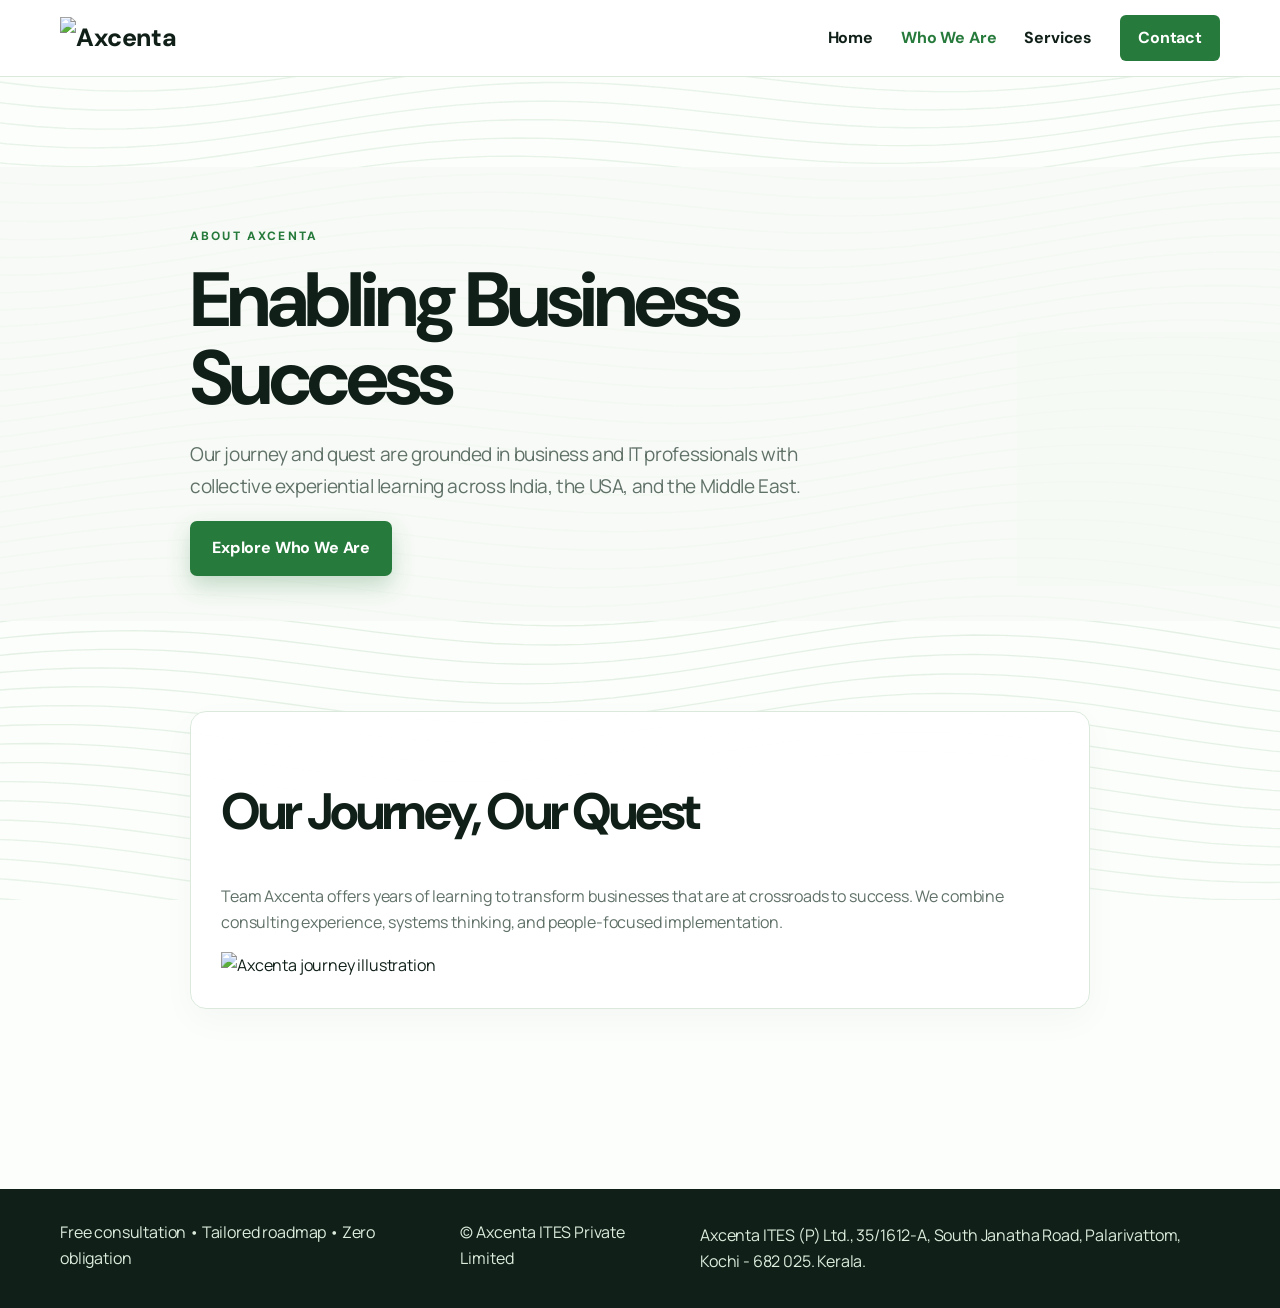
==== about.html @ 6ce82f0c "Add Axcenta customer preview website" ====
<!doctype html><html lang="en"><head><meta charset="utf-8"><meta name="viewport" content="width=device-width,initial-scale=1"><title>About | Axcenta</title><link rel="stylesheet" href="styles.css"></head><body><header class="site-header"><div class="container nav-wrap"><a class="brand" href="index.html"><span class="brand-mark">X</span>axcenta</a><button class="nav-toggle">☰</button><nav><a href="index.html">Home</a><a class="active" href="wwa.html">Who We Are</a><a href="services.html">Services</a><a class="nav-cta" href="contact.html">Contact</a></nav></div></header><main class="page"><section class="hero compact"><div class="container narrow"><p class="eyebrow">ABOUT AXCENTA</p><h1>Enabling Business Success</h1><p class="lead">Our journey and quest are grounded in business and IT professionals with collective experiential learning across India, the USA, and the Middle East.</p><a class="btn primary" href="wwa.html">Explore Who We Are</a></div></section><section class="section"><div class="container narrow panel"><h2>Our Journey, Our Quest</h2><p>Team Axcenta offers years of learning to transform businesses that are at crossroads to success. We combine consulting experience, systems thinking, and people-focused implementation.</p><img class="wide-image" src="https://www.axcenta.com/files/interconnected.jfif" alt="Axcenta journey illustration"></div></section></main><footer><div class="container footer-grid"><span>Free consultation • Tailored roadmap • Zero obligation</span><span>© Axcenta ITES Private Limited</span></div></footer><script src="script.js"></script></body></html>
---- styles.css ----
:root{--green:#267a3b;--green2:#8dcc72;--ink:#102018;--muted:#607168;--cream:#f6faf5;--line:#dbe9dc}*{box-sizing:border-box}html{scroll-behavior:smooth}body{margin:0;color:var(--ink);font-family:Inter,ui-sans-serif,system-ui,-apple-system,"Segoe UI",sans-serif;line-height:1.65;background:#fff}.container{width:min(1160px,calc(100% - 40px));margin:auto}.site-header{position:sticky;top:0;z-index:20;background:#fffffff2;border-bottom:1px solid var(--line);backdrop-filter:blur(14px)}.nav-wrap{min-height:76px;display:flex;align-items:center;justify-content:space-between}.brand{display:flex;gap:10px;align-items:center;color:var(--ink);font-size:25px;font-weight:800;text-decoration:none}.brand-mark{display:grid;place-items:center;width:35px;height:35px;border-radius:12px 4px 12px 4px;background:var(--green);color:#fff}.site-header nav{display:flex;gap:28px;align-items:center}.site-header nav a{color:var(--ink);font-weight:700;text-decoration:none}.site-header nav a:hover,.site-header nav a.active{color:var(--green)}.nav-cta,.btn.primary{background:var(--green);color:#fff!important}.nav-cta{padding:10px 18px;border-radius:6px}.nav-toggle{display:none;border:0;background:none;font-size:25px}.hero,.page{position:relative;overflow:hidden}.hero:before,.page:before{content:"";position:absolute;inset:0;pointer-events:none;opacity:.7;background:radial-gradient(ellipse at 12% 30%,#bfe7ae55,transparent 28%),radial-gradient(ellipse at 85% 65%,#d7f0c855,transparent 30%);animation:drift 14s ease-in-out infinite alternate}.hero:after,.page:after{content:"";position:absolute;left:-10%;right:-10%;bottom:8%;height:170px;pointer-events:none;opacity:.24;background:repeating-radial-gradient(ellipse at 50% 100%,transparent 0 20px,#76b866 21px 23px,transparent 24px 48px);transform:rotate(-4deg);animation:wave 18s linear infinite}.hero>* ,.page>*{position:relative;z-index:1}@keyframes drift{to{transform:translate3d(2%, -2%,0) scale(1.04)}}@keyframes wave{to{transform:translateX(8%) rotate(-4deg)}}.hero{padding:115px 0 100px;background:var(--cream)}.hero-grid,.story-grid{display:grid;grid-template-columns:1.05fr .95fr;gap:70px;align-items:center}.eyebrow{margin:0 0 14px;color:var(--green);font-size:12px;font-weight:800;letter-spacing:.18em}.hero h1,.page h1{max-width:800px;margin:0 0 22px;font-size:clamp(42px,6vw,78px);line-height:1.02;letter-spacing:-.055em}.lead{max-width:680px;color:var(--muted);font-size:19px}.actions{display:flex;flex-wrap:wrap;gap:12px;margin-top:28px}.btn{display:inline-block;padding:14px 22px;border-radius:7px;font-weight:800;text-decoration:none}.btn.secondary{border:1px solid var(--line);color:var(--ink);background:#fff}.visual{padding:35px;border-radius:24px;background:#fff;box-shadow:0 24px 70px #10201818}.visual img{display:block;width:100%;max-width:390px;margin:auto}.section,.story,.page{padding:90px 0}.section h2,.story h2,.cta h2{font-size:clamp(32px,4vw,52px);line-height:1.1;letter-spacing:-.04em}.narrow{max-width:900px}.compact{padding-top:60px;padding-bottom:45px}.cards{display:grid;grid-template-columns:repeat(3,1fr);gap:20px}.cards article,.panel{padding:30px;border:1px solid var(--line);border-radius:16px;background:#fff;box-shadow:0 12px 35px #10201808}.cards img{width:72px;height:72px;object-fit:contain}.cards h3{margin:0 0 10px;font-size:21px}.cards p,.panel p,.team-grid p{color:var(--muted)}.story{background:var(--cream)}.cta{padding:85px 0;background:var(--green);color:#fff}.cta p{color:#e7f5e4}.steps{display:grid;gap:16px;counter-reset:step}.steps article{position:relative;padding:23px 25px 23px 70px;border-left:4px solid var(--green);background:var(--cream);border-radius:9px}.steps article:before{counter-increment:step;content:counter(step);position:absolute;left:20px;color:var(--green);font-weight:800;font-size:22px}.timeline{display:grid;grid-template-columns:repeat(5,1fr);gap:0;list-style:none;padding:45px 0 20px;position:relative}.timeline:before{content:"";position:absolute;left:4%;right:4%;top:105px;height:3px;background:linear-gradient(90deg,var(--green),var(--green2),var(--green));border-radius:99px}.timeline li{position:relative;z-index:1;text-align:center}.timeline li:before{content:"";display:block;width:72px;height:72px;margin:20px auto 38px;border:7px solid #fff;border-radius:50%;background:var(--green);box-shadow:0 0 0 2px var(--green2),0 10px 22px #267a3b33}.timeline li:nth-child(2):before{width:94px;height:94px;margin-top:9px}.timeline li:nth-child(4):before{width:86px;height:86px;margin-top:13px}.timeline li:nth-child(3):before{width:112px;height:112px;margin-top:0}.timeline strong{display:block;font-size:22px}.timeline span{display:block;color:var(--muted);font-size:13px}.timeline-note{margin-top:16px;color:var(--muted);font-weight:700;text-align:center}.team-section{margin-top:30px}.team-grid{display:grid;grid-template-columns:repeat(5,1fr);gap:16px}.team-grid article{text-align:center}.team-grid img{width:100%;aspect-ratio:1;object-fit:cover;border-radius:14px}.team-grid h3{margin:10px 0 2px;font-size:16px}.team-grid b{font-size:13px}.form-wrap{max-width:900px}.form-grid{display:grid;grid-template-columns:1fr 1fr;gap:20px}.form-grid label,form>label{display:grid;gap:7px;margin-bottom:18px;font-weight:700}.form-grid input,.form-grid select,.form-grid textarea,form>label select,form>label textarea{width:100%;padding:14px;border:1px solid var(--line);border-radius:8px;background:#fff;font:inherit}.form-grid textarea,form>label textarea{min-height:150px}.form-message{color:var(--green);font-weight:800}footer{padding:30px 0;background:var(--ink);color:#dcebdc}.footer-grid{display:flex;justify-content:space-between;gap:30px}.footer-grid p{margin:3px 0}@media(max-width:800px){.hero-grid,.story-grid,.cards,.form-grid{grid-template-columns:1fr;gap:35px}.team-grid{grid-template-columns:repeat(2,1fr)}.timeline{grid-template-columns:1fr;gap:18px}.timeline:before{left:30px;right:auto;top:30px;bottom:30px;width:3px;height:auto}.timeline li{text-align:left;padding-left:80px;min-height:80px}.timeline li:before,.timeline li:nth-child(2):before,.timeline li:nth-child(3):before,.timeline li:nth-child(4):before{position:absolute;left:0;top:0;width:58px;height:58px;margin:0}.nav-toggle{display:block}.site-header nav{display:none;position:absolute;top:76px;left:0;right:0;padding:18px 20px;background:#fff;flex-direction:column;align-items:stretch}.site-header nav.open{display:flex}.footer-grid{display:block}.hero{padding:75px 0}.hero:after,.page:after{opacity:.12}}
/* refinement pass */
body{background:#fbfefb}
.section,.story,.page{position:relative;isolation:isolate}
.section:before,.story:before,.page:before{content:"";position:absolute;z-index:-1;inset:0;pointer-events:none;opacity:.28;background:radial-gradient(circle at 12% 22%,transparent 0 54px,#86c96a 55px 57px,transparent 58px 94px,#b9dfa8 95px 97px,transparent 98px),radial-gradient(circle at 88% 72%,transparent 0 76px,#86c96a 77px 79px,transparent 80px 125px,#b9dfa8 126px 128px,transparent 129px);background-size:620px 480px,760px 600px;animation:full-rings 28s linear infinite}
.section:after,.story:after,.page:after{content:"";position:absolute;z-index:-1;inset:0;pointer-events:none;opacity:.2;background:radial-gradient(ellipse at 50% 50%,transparent 0 44%,#86c96a 44.2% 44.5%,transparent 44.8% 52%,#b9dfa8 52.2% 52.5%,transparent 52.8%);background-size:720px 360px;animation:full-rings 36s linear infinite reverse}
@keyframes full-rings{0%{background-position:0 0,100% 100%;transform:translate3d(0,0,0) rotate(0deg)}50%{background-position:35px 20px,calc(100% - 25px) calc(100% - 20px);transform:translate3d(0,-8px,0) rotate(1deg)}100%{background-position:70px 0,calc(100% - 50px) 100%;transform:translate3d(0,0,0) rotate(0deg)}}
.cta{background:linear-gradient(135deg,#1f7135,#318b49);position:relative;overflow:hidden}
.cta:after{content:"";position:absolute;inset:-30%;pointer-events:none;opacity:.18;background:radial-gradient(circle,transparent 0 90px,#d2f2c3 91px 94px,transparent 95px 150px);background-size:360px 300px;animation:full-rings 24s linear infinite}
.cta .container{position:relative;z-index:1}.cta .btn.light{display:inline-block;background:#fff;color:#1f7135!important;border:2px solid #fff;box-shadow:0 10px 25px #0b35174d}.cta .btn.light:hover{background:#dff3d7;color:#174e28!important;transform:translateY(-2px)}
.btn.primary{box-shadow:0 10px 22px #267a3b40}.btn.primary:hover,.nav-cta:hover{background:#185e2c;transform:translateY(-2px)}.btn,.nav-cta{transition:transform .2s ease,background .2s ease,box-shadow .2s ease}.text-link{display:inline-block;margin-top:12px;padding:10px 0;color:var(--green);font-weight:800}.panel{position:relative;overflow:hidden}.panel h2{position:relative;z-index:1}.timeline{margin:35px -10px 0}.timeline li strong{color:var(--ink)}.timeline li span{max-width:160px;margin:auto}.timeline-note{font-size:15px}
/* unified contour-wave background */
body{position:relative;overflow-x:hidden}
body:before{content:"";position:fixed;z-index:-2;inset:0;pointer-events:none;opacity:.24;background:repeating-radial-gradient(ellipse 700px 330px at 76% 42%,transparent 0 24px,#9bcf8d 25px 27px,transparent 28px 51px);background-size:1400px 820px;background-position:58% 35%;animation:contour-drift 26s ease-in-out infinite alternate}
.section:before,.section:after,.story:before,.story:after,.page:before,.page:after{display:none}
.hero:before{background:none}
.hero:after{left:0;right:0;bottom:0;height:100%;opacity:.2;background:repeating-radial-gradient(ellipse 700px 330px at 76% 62%,transparent 0 24px,#9bcf8d 25px 27px,transparent 28px 51px);background-size:1400px 820px;animation:contour-drift 26s ease-in-out infinite alternate;transform:none}
@keyframes contour-drift{from{background-position:58% 35%;transform:translate3d(-12px,0,0)}to{background-position:62% 38%;transform:translate3d(12px,-8px,0)}}
.panel,.cards article,.visual{background:#ffffffee}
/* final background correction: one continuous contour field only */
.hero:after,.cta:after{display:none}
body:before{position:fixed;inset:0;opacity:.22;background:repeating-radial-gradient(ellipse 980px 470px at 88% 42%,transparent 0 25px,#9bcf8d 26px 28px,transparent 29px 55px);background-size:1960px 940px;background-position:calc(100% + 180px) 42%;animation:contour-field 30s ease-in-out infinite alternate}
@keyframes contour-field{from{background-position:calc(100% + 180px) 42%;transform:translateX(-8px)}to{background-position:calc(100% + 100px) 45%;transform:translateX(8px)}}
.hero{background-color:#f6faf5d9;background-image:none}
.story{background-color:#f6faf5d0}
.cta{background-color:#267a3b;background-image:repeating-radial-gradient(ellipse 980px 470px at 88% 42%,transparent 0 25px,#8fca82 26px 28px,transparent 29px 55px);background-size:1960px 940px;background-position:calc(100% + 180px) 42%;animation:cta-contour 30s ease-in-out infinite alternate}
@keyframes cta-contour{from{background-position:calc(100% + 180px) 42%}to{background-position:calc(100% + 100px) 45%}}
/* animated 3D sine/cosine wave surface */
.wave-canvas{position:fixed;inset:0;width:100vw;height:100vh;z-index:0;pointer-events:none;opacity:.58}
body>header,body>main,body>footer,body>.ax-v1{position:relative;z-index:1}
.hero:after,.cta:after{display:none!important}
body:before{display:none}
.hero,.story{background-color:#f6faf5d9;background-image:none}
.cta{background-color:#267a3bf2;background-image:none}
.wave-canvas{opacity:.9}
.timeline{position:relative;display:grid;grid-template-columns:repeat(5,1fr);gap:14px;margin:42px 0 18px;padding:28px 0 0;list-style:none}.timeline:before{content:"";position:absolute;left:7%;right:7%;top:0;height:2px;background:linear-gradient(90deg,#b8dfa6,var(--green),#b8dfa6)}.timeline li,.timeline li:nth-child(2),.timeline li:nth-child(3),.timeline li:nth-child(4){position:relative;margin:0;padding:25px 18px 22px;text-align:left;border:1px solid #dcebd9;border-radius:14px;background:linear-gradient(180deg,#fff,#f6fbf5);box-shadow:0 14px 28px #1d633014}.timeline li:before,.timeline li:nth-child(2):before,.timeline li:nth-child(3):before,.timeline li:nth-child(4):before{content:"";position:absolute;top:-40px;left:22px;width:20px;height:20px;margin:0;border:5px solid #fff;border-radius:50%;background:var(--green2);box-shadow:0 0 0 2px var(--green),0 4px 12px #267a3b33}.timeline li strong{display:block;margin-bottom:8px;color:var(--green);font-size:24px;letter-spacing:-.03em}.timeline li span{display:block;margin:0;max-width:none;color:var(--muted);font-size:13px;line-height:1.55}.timeline-note{margin-top:28px;padding-top:22px;border-top:1px solid var(--line);text-align:left}@media(max-width:800px){.timeline{grid-template-columns:1fr;gap:16px;padding:0 0 0 28px}.timeline:before{left:8px;right:auto;top:12px;bottom:12px;width:2px;height:auto}.timeline li,.timeline li:nth-child(2),.timeline li:nth-child(3),.timeline li:nth-child(4){padding:22px 18px}.timeline li:before,.timeline li:nth-child(2):before,.timeline li:nth-child(3):before,.timeline li:nth-child(4):before{top:25px;left:-39px}}
.timeline{display:grid;grid-template-columns:repeat(5,1fr);gap:0;list-style:none;padding:45px 0 20px;position:relative;margin:0}.timeline:before{content:"";position:absolute;left:4%;right:4%;top:105px;height:3px;background:linear-gradient(90deg,var(--green),var(--green2),var(--green));border-radius:99px}.timeline li,.timeline li:nth-child(2),.timeline li:nth-child(3),.timeline li:nth-child(4){position:relative;z-index:1;text-align:center;margin:0;padding:0;border:0;border-radius:0;background:transparent;box-shadow:none}.timeline li:before,.timeline li:nth-child(2):before,.timeline li:nth-child(3):before,.timeline li:nth-child(4):before{content:"";display:block;position:static;width:72px;height:72px;margin:20px auto 38px;border:7px solid #fff;border-radius:50%;background:var(--green);box-shadow:0 0 0 2px var(--green2),0 10px 22px #267a3b33}.timeline li:nth-child(2):before{width:94px;height:94px;margin-top:9px}.timeline li:nth-child(4):before{width:86px;height:86px;margin-top:13px}.timeline li:nth-child(3):before{width:112px;height:112px;margin-top:0}.timeline li strong{display:block;margin:0;color:var(--ink);font-size:22px}.timeline li span{display:block;max-width:170px;margin:4px auto 0;color:var(--muted);font-size:13px}.timeline-note{margin-top:16px;padding:0;border:0;text-align:center}@media(max-width:800px){.timeline{grid-template-columns:1fr;gap:18px}.timeline:before{left:30px;right:auto;top:30px;bottom:30px;width:3px;height:auto}.timeline li,.timeline li:nth-child(2),.timeline li:nth-child(3),.timeline li:nth-child(4){text-align:left;padding-left:80px;min-height:80px}.timeline li:before,.timeline li:nth-child(2):before,.timeline li:nth-child(3):before,.timeline li:nth-child(4):before{position:absolute;left:0;top:0;width:58px;height:58px;margin:0}}
.timeline-art{display:block;width:100%;height:auto;margin:38px auto 12px;border-radius:12px;object-fit:contain;box-shadow:0 18px 36px #10201812}.timeline[hidden]{display:none}
.timeline{display:grid;grid-template-columns:repeat(5,1fr);gap:0;position:relative;margin:52px 0 28px;padding:0 0 18px;list-style:none}.timeline:before{content:"";position:absolute;left:4%;right:4%;top:91px;height:3px;background:linear-gradient(90deg,#8fd1b0,#2f9c76,#8fd1b0);box-shadow:0 0 18px #3e9e7040}.timeline li,.timeline li:nth-child(2),.timeline li:nth-child(3),.timeline li:nth-child(4){position:relative;z-index:1;text-align:center;margin:0;padding:0;border:0;background:none;box-shadow:none}.timeline li:before,.timeline li:nth-child(2):before,.timeline li:nth-child(3):before,.timeline li:nth-child(4):before{content:"";display:grid;place-items:center;position:static;width:84px;height:84px;margin:48px auto 26px;border:8px solid #fff;border-radius:50%;background:linear-gradient(145deg,#4bc39a,#147b61);box-shadow:0 0 0 2px #75cda9,0 12px 25px #1d765033}.timeline li:nth-child(2):before{width:112px;height:112px;margin-top:34px;margin-bottom:12px;background:linear-gradient(145deg,#79d7ad,#218d70)}.timeline li:nth-child(3):before{width:138px;height:138px;margin-top:21px;margin-bottom:-2px;background:linear-gradient(145deg,#9ae5bd,#208d6e)}.timeline li:nth-child(4):before{width:100px;height:100px;margin-top:40px;margin-bottom:20px;background:linear-gradient(145deg,#62cfa3,#187d63)}.timeline li strong{display:block;color:var(--ink);font-size:22px;letter-spacing:-.04em}.timeline li span{display:block;max-width:180px;margin:5px auto 0;color:var(--muted);font-size:13px;line-height:1.5}.timeline-awards{display:flex;flex-wrap:wrap;justify-content:center;gap:10px;margin:8px auto 26px}.timeline-awards span{display:inline-flex;align-items:center;gap:8px;padding:9px 13px;border:1px solid #e1eee4;border-radius:999px;background:#fbfefb;color:#547060;font-size:12px;font-weight:700;box-shadow:0 5px 16px #1d63300d}.timeline-awards i{display:grid;place-items:center;width:20px;height:20px;border-radius:50%;background:#d4a62e;color:#fff;font-style:normal}.timeline-note{margin-top:14px;padding-top:20px;border-top:1px solid var(--line);text-align:center}@media(max-width:800px){.timeline{grid-template-columns:1fr;gap:20px;padding-left:34px}.timeline:before{left:13px;right:auto;top:42px;bottom:42px;width:3px;height:auto}.timeline li,.timeline li:nth-child(2),.timeline li:nth-child(3),.timeline li:nth-child(4){display:grid;grid-template-columns:90px 1fr;align-items:center;text-align:left}.timeline li:before,.timeline li:nth-child(2):before,.timeline li:nth-child(3):before,.timeline li:nth-child(4):before{grid-row:1;width:70px;height:70px;margin:0}.timeline li:nth-child(2):before,.timeline li:nth-child(3):before,.timeline li:nth-child(4):before{width:70px;height:70px;margin:0}.timeline li strong,.timeline li span{grid-column:2;margin-left:12px}.timeline-awards{justify-content:flex-start}}
.hero-visual{min-height:430px;padding:0;overflow:hidden;background:linear-gradient(145deg,#fff,#edf8ee);border:1px solid #e1eee2;box-shadow:0 28px 70px #1c6f3d1f}.hero-visual img{width:100%;max-width:none;height:430px;object-fit:cover;object-position:center center}.hero-grid{align-items:center}
@media(max-width:800px){.hero-visual{min-height:300px}.hero-visual img{height:300px}}
.story .visual{padding:0;background:transparent;box-shadow:none;border:0;border-radius:0}.story .visual img{max-width:none;width:100%;border-radius:20px;box-shadow:0 22px 48px #1c6f3d1c}
.card-icon{display:block;width:76px;height:76px;margin:0 0 22px}.card-icon svg{display:block;width:100%;height:100%}.cards article .card-icon{filter:drop-shadow(0 8px 12px #267a3b18)}
body{font-family:"Manrope","Avenir Next","Segoe UI",sans-serif;letter-spacing:-.01em}.site-header nav,.brand,.btn,.eyebrow,.hero h1,.page h1,.section h2,.story h2,.cta h2,.cards h3,.team-grid h3,.timeline strong{font-family:"DM Sans","Manrope","Segoe UI",sans-serif}.hero h1,.page h1,.section h2,.story h2,.cta h2{font-weight:700;letter-spacing:-.055em}.lead{letter-spacing:-.02em}
.official-logo{display:block;width:158px;height:auto;max-height:48px;object-fit:contain;object-position:left center}.brand{min-width:158px}.brand-mark{display:none}
.footer-address{max-width:520px;margin:3px 0;color:#dcebdc}.footer-grid{align-items:flex-start}
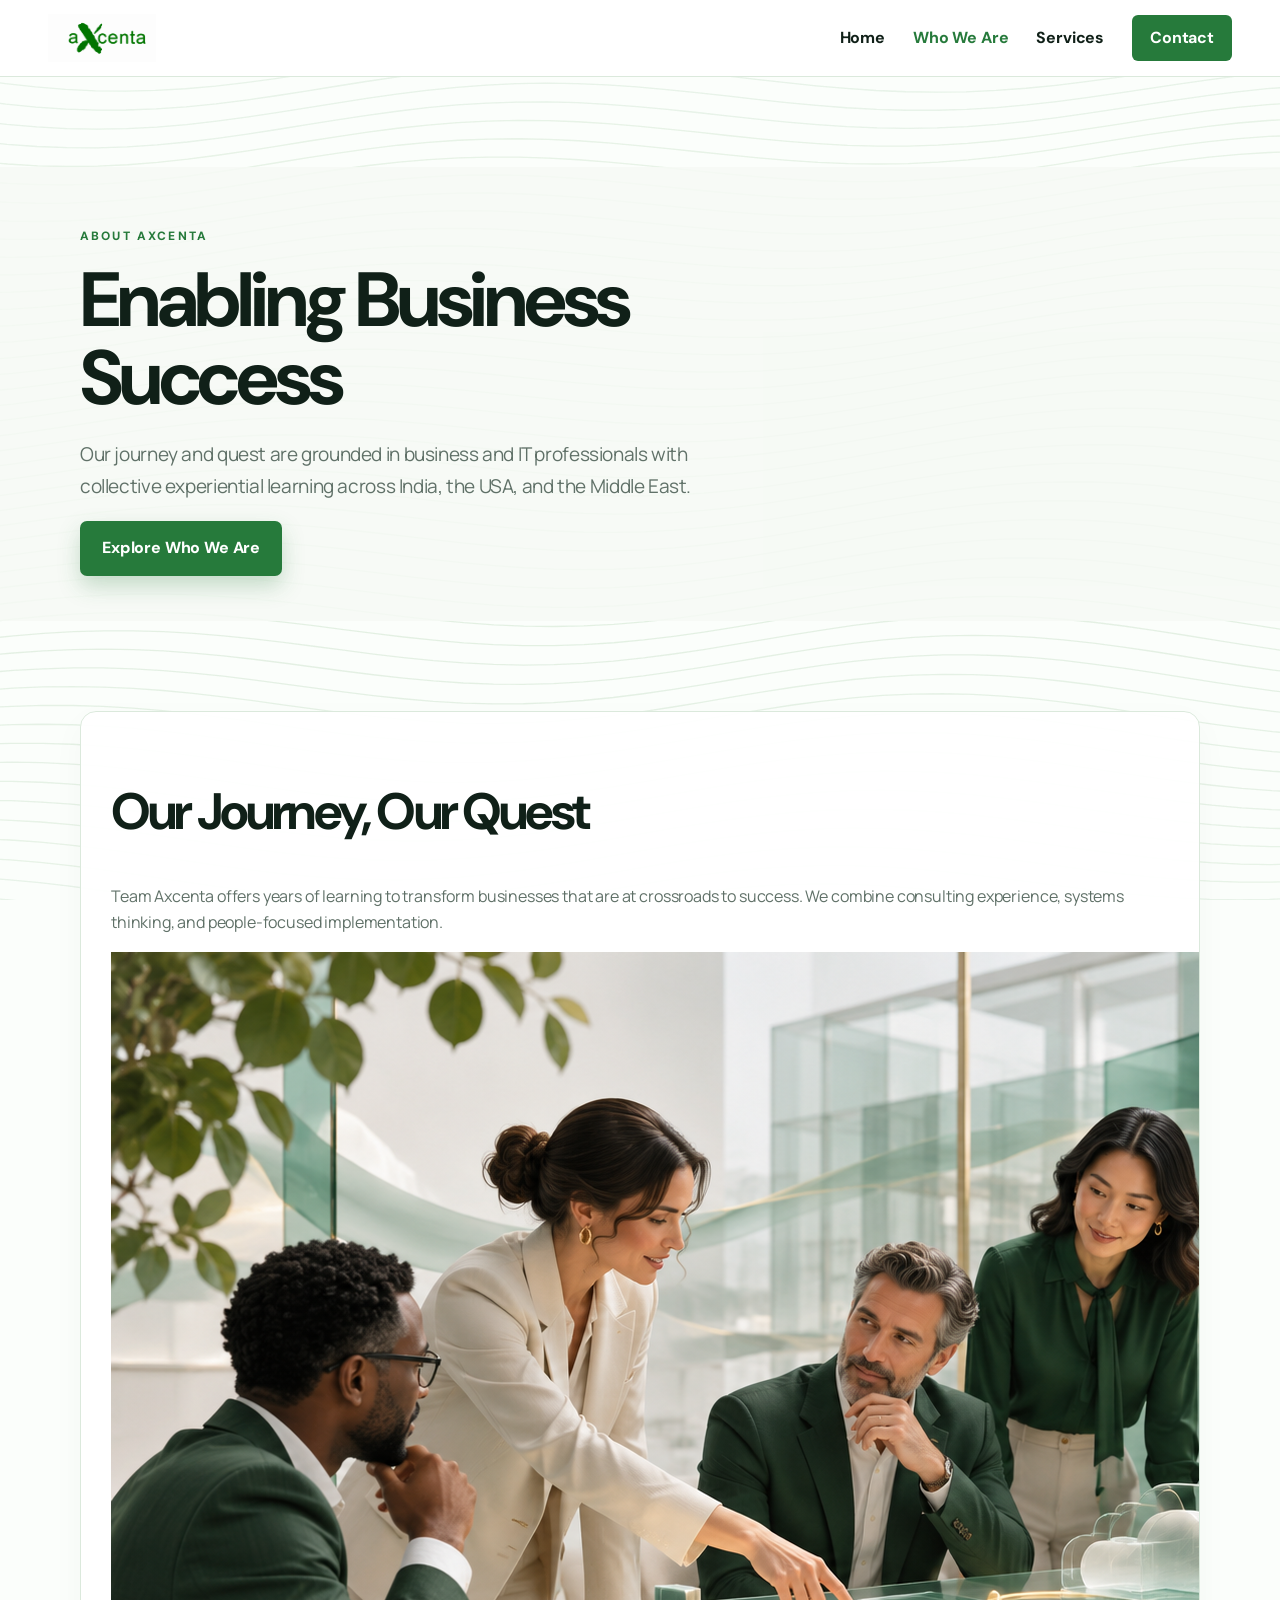
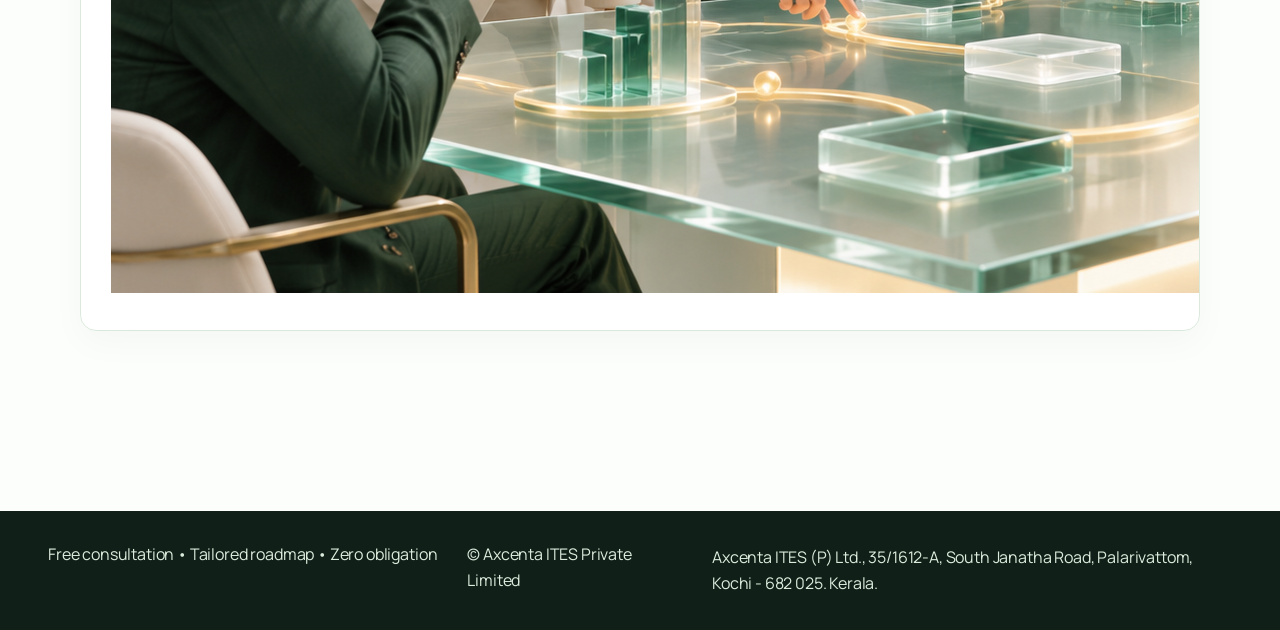
==== commit 7a7ae1aa: "Refresh layout stylesheet cache" ====
--- a/about.html
+++ b/about.html
@@ -1 +1 @@
-<!doctype html><html lang="en"><head><meta charset="utf-8"><meta name="viewport" content="width=device-width,initial-scale=1"><title>About | Axcenta</title><link rel="stylesheet" href="styles.css"></head><body><header class="site-header"><div class="container nav-wrap"><a class="brand" href="index.html"><span class="brand-mark">X</span>axcenta</a><button class="nav-toggle">☰</button><nav><a href="index.html">Home</a><a class="active" href="wwa.html">Who We Are</a><a href="services.html">Services</a><a class="nav-cta" href="contact.html">Contact</a></nav></div></header><main class="page"><section class="hero compact"><div class="container narrow"><p class="eyebrow">ABOUT AXCENTA</p><h1>Enabling Business Success</h1><p class="lead">Our journey and quest are grounded in business and IT professionals with collective experiential learning across India, the USA, and the Middle East.</p><a class="btn primary" href="wwa.html">Explore Who We Are</a></div></section><section class="section"><div class="container narrow panel"><h2>Our Journey, Our Quest</h2><p>Team Axcenta offers years of learning to transform businesses that are at crossroads to success. We combine consulting experience, systems thinking, and people-focused implementation.</p><img class="wide-image" src="https://www.axcenta.com/files/interconnected.jfif" alt="Axcenta journey illustration"></div></section></main><footer><div class="container footer-grid"><span>Free consultation • Tailored roadmap • Zero obligation</span><span>© Axcenta ITES Private Limited</span></div></footer><script src="script.js"></script></body></html>
+<!doctype html><html lang="en"><head><meta charset="utf-8"><meta name="viewport" content="width=device-width,initial-scale=1"><title>About | Axcenta</title><link rel="stylesheet" href="styles.css?v=layout-6452755"></head><body><header class="site-header"><div class="container nav-wrap"><a class="brand" href="index.html"><span class="brand-mark">X</span>axcenta</a><button class="nav-toggle">☰</button><nav><a href="index.html">Home</a><a class="active" href="wwa.html">Who We Are</a><a href="services.html">Services</a><a class="nav-cta" href="contact.html">Contact</a></nav></div></header><main class="page"><section class="hero compact"><div class="container narrow"><p class="eyebrow">ABOUT AXCENTA</p><h1>Enabling Business Success</h1><p class="lead">Our journey and quest are grounded in business and IT professionals with collective experiential learning across India, the USA, and the Middle East.</p><a class="btn primary" href="wwa.html">Explore Who We Are</a></div></section><section class="section"><div class="container narrow panel"><h2>Our Journey, Our Quest</h2><p>Team Axcenta offers years of learning to transform businesses that are at crossroads to success. We combine consulting experience, systems thinking, and people-focused implementation.</p><img class="wide-image" src="https://www.axcenta.com/files/interconnected.jfif" alt="Axcenta journey illustration"></div></section></main><footer><div class="container footer-grid"><span>Free consultation • Tailored roadmap • Zero obligation</span><span>© Axcenta ITES Private Limited</span></div></footer><script src="script.js"></script></body></html>
--- a/styles.css
+++ b/styles.css
@@ -44,3 +44,13 @@
 body{font-family:"Manrope","Avenir Next","Segoe UI",sans-serif;letter-spacing:-.01em}.site-header nav,.brand,.btn,.eyebrow,.hero h1,.page h1,.section h2,.story h2,.cta h2,.cards h3,.team-grid h3,.timeline strong{font-family:"DM Sans","Manrope","Segoe UI",sans-serif}.hero h1,.page h1,.section h2,.story h2,.cta h2{font-weight:700;letter-spacing:-.055em}.lead{letter-spacing:-.02em}
 .official-logo{display:block;width:158px;height:auto;max-height:48px;object-fit:contain;object-position:left center}.brand{min-width:158px}.brand-mark{display:none}
 .footer-address{max-width:520px;margin:3px 0;color:#dcebdc}.footer-grid{align-items:flex-start}
+.footer-grid>span:first-child{white-space:nowrap}
+/* local layout pass: use the page width as a deliberate editorial canvas */
+.container{width:min(1380px,calc(100% - 96px))}
+.narrow{max-width:1120px}
+.hero-grid,.story-grid{gap:92px}
+.hero-grid{grid-template-columns:minmax(0,1fr) minmax(0,1fr)}
+.hero-grid .visual{justify-self:end;width:min(100%,620px)}
+.story-grid .visual{justify-self:start;width:min(100%,620px)}
+@media(max-width:800px){.container{width:calc(100% - 40px)}.narrow{max-width:none}.hero-grid,.story-grid{gap:35px}.hero-grid .visual,.story-grid .visual{width:100%}}
+
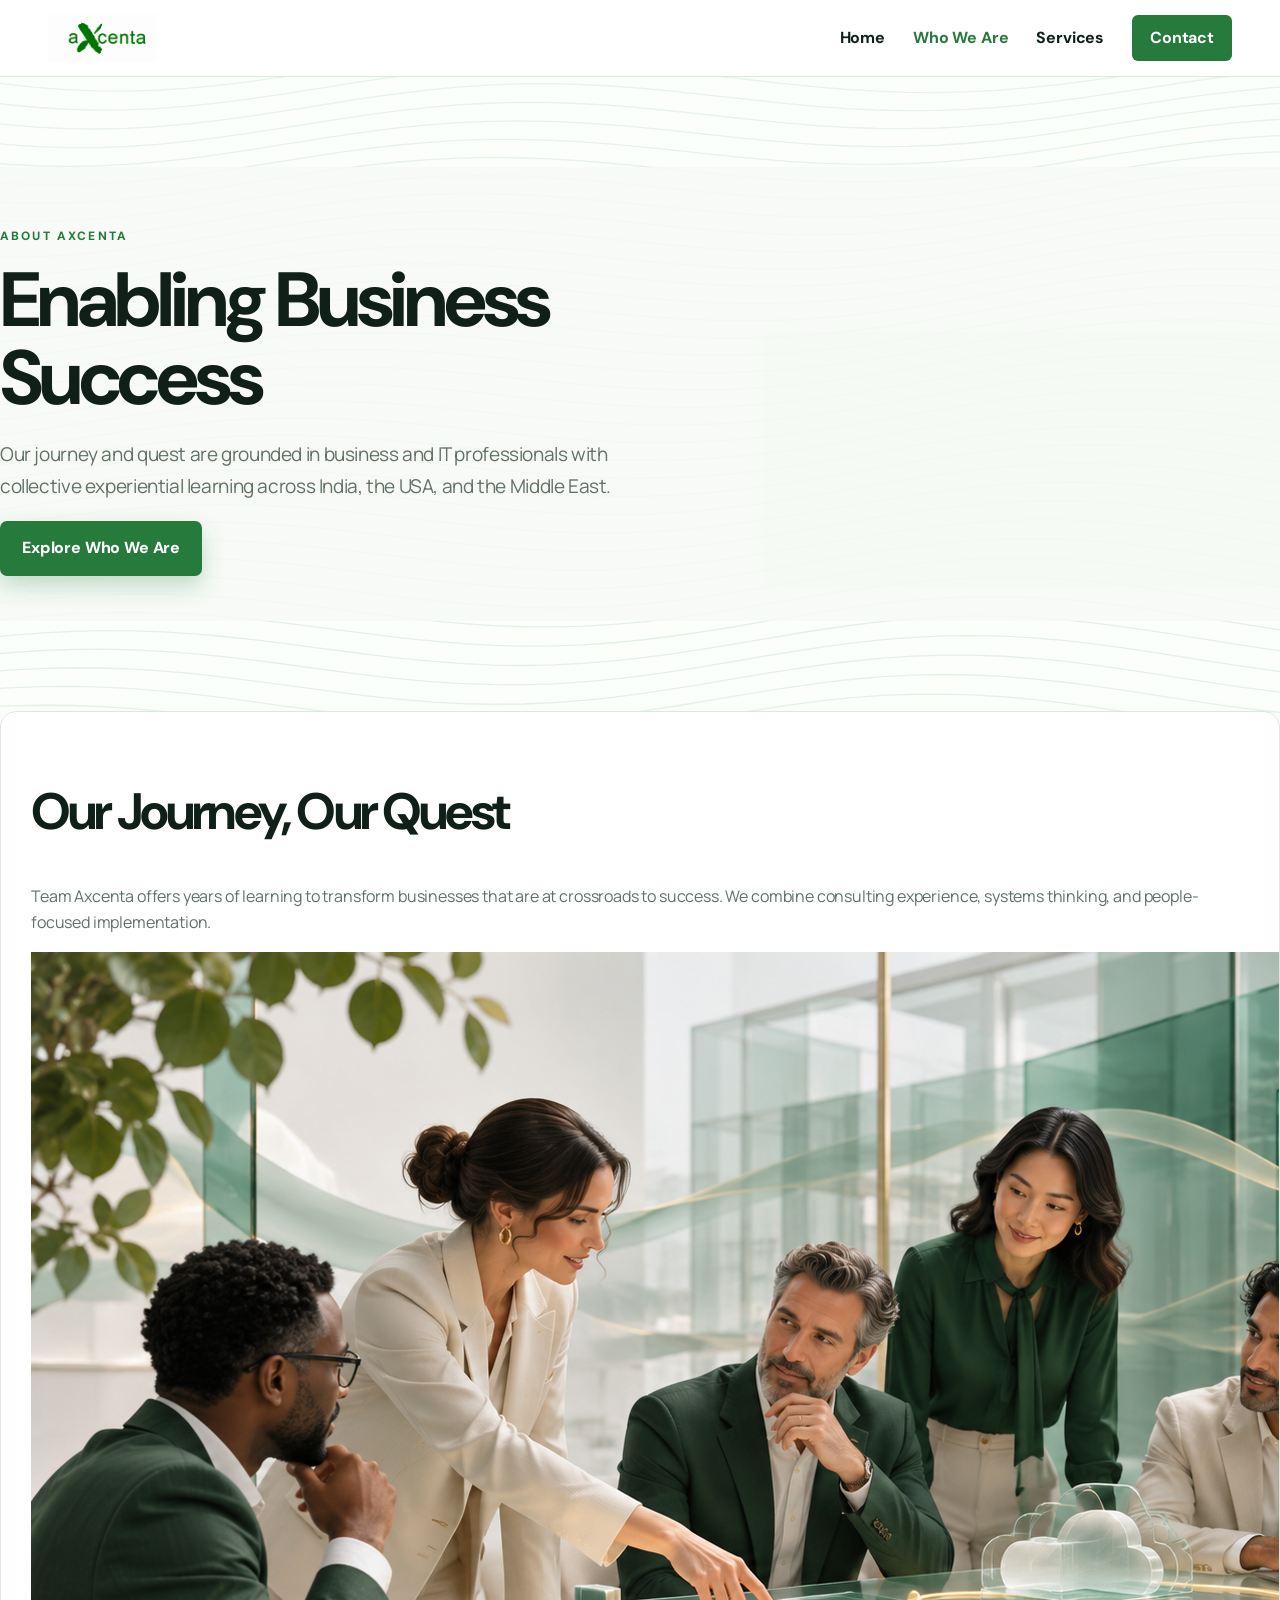
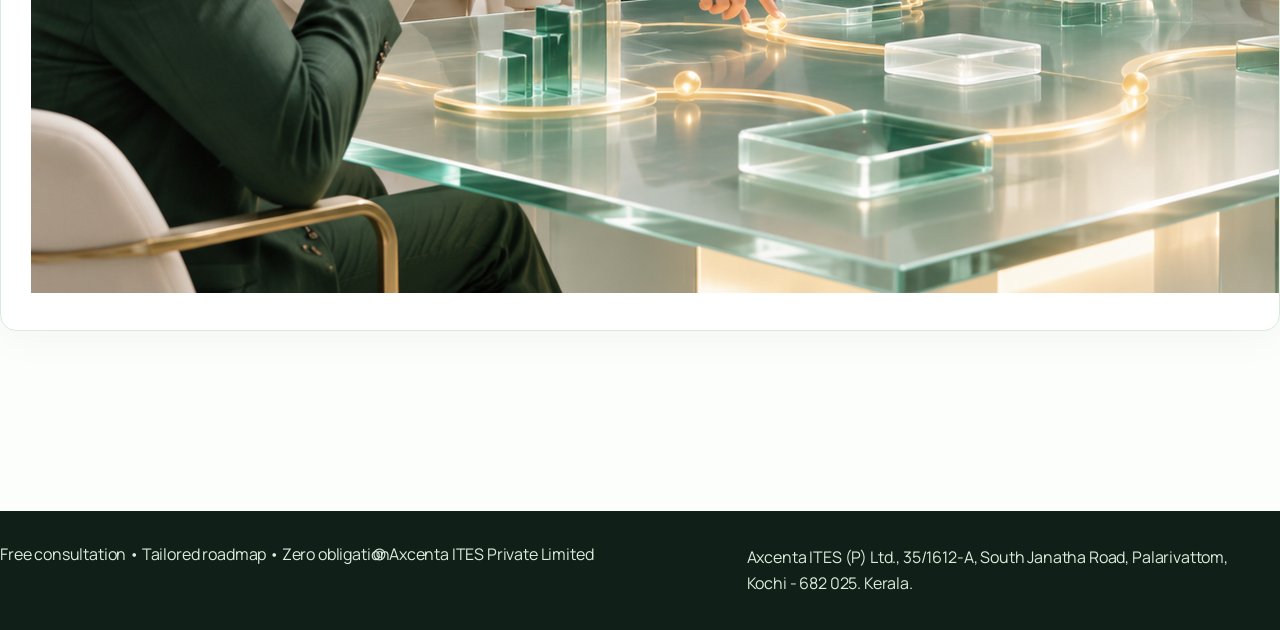
==== commit 7d6d5bf5: "Refresh preview stylesheet cache after site-wide alignment" ====
--- a/about.html
+++ b/about.html
@@ -1 +1 @@
-<!doctype html><html lang="en"><head><meta charset="utf-8"><meta name="viewport" content="width=device-width,initial-scale=1"><title>About | Axcenta</title><link rel="stylesheet" href="styles.css?v=layout-6452755"></head><body><header class="site-header"><div class="container nav-wrap"><a class="brand" href="index.html"><span class="brand-mark">X</span>axcenta</a><button class="nav-toggle">☰</button><nav><a href="index.html">Home</a><a class="active" href="wwa.html">Who We Are</a><a href="services.html">Services</a><a class="nav-cta" href="contact.html">Contact</a></nav></div></header><main class="page"><section class="hero compact"><div class="container narrow"><p class="eyebrow">ABOUT AXCENTA</p><h1>Enabling Business Success</h1><p class="lead">Our journey and quest are grounded in business and IT professionals with collective experiential learning across India, the USA, and the Middle East.</p><a class="btn primary" href="wwa.html">Explore Who We Are</a></div></section><section class="section"><div class="container narrow panel"><h2>Our Journey, Our Quest</h2><p>Team Axcenta offers years of learning to transform businesses that are at crossroads to success. We combine consulting experience, systems thinking, and people-focused implementation.</p><img class="wide-image" src="https://www.axcenta.com/files/interconnected.jfif" alt="Axcenta journey illustration"></div></section></main><footer><div class="container footer-grid"><span>Free consultation • Tailored roadmap • Zero obligation</span><span>© Axcenta ITES Private Limited</span></div></footer><script src="script.js"></script></body></html>
+<!doctype html><html lang="en"><head><meta charset="utf-8"><meta name="viewport" content="width=device-width,initial-scale=1"><title>About | Axcenta</title><link rel="stylesheet" href="styles.css?v=align-afaf787"></head><body><header class="site-header"><div class="container nav-wrap"><a class="brand" href="index.html"><span class="brand-mark">X</span>axcenta</a><button class="nav-toggle">☰</button><nav><a href="index.html">Home</a><a class="active" href="wwa.html">Who We Are</a><a href="services.html">Services</a><a class="nav-cta" href="contact.html">Contact</a></nav></div></header><main class="page"><section class="hero compact"><div class="container narrow"><p class="eyebrow">ABOUT AXCENTA</p><h1>Enabling Business Success</h1><p class="lead">Our journey and quest are grounded in business and IT professionals with collective experiential learning across India, the USA, and the Middle East.</p><a class="btn primary" href="wwa.html">Explore Who We Are</a></div></section><section class="section"><div class="container narrow panel"><h2>Our Journey, Our Quest</h2><p>Team Axcenta offers years of learning to transform businesses that are at crossroads to success. We combine consulting experience, systems thinking, and people-focused implementation.</p><img class="wide-image" src="https://www.axcenta.com/files/interconnected.jfif" alt="Axcenta journey illustration"></div></section></main><footer><div class="container footer-grid"><span>Free consultation • Tailored roadmap • Zero obligation</span><span>© Axcenta ITES Private Limited</span></div></footer><script src="script.js"></script></body></html>
--- a/styles.css
+++ b/styles.css
@@ -53,4 +53,37 @@
 .hero-grid .visual{justify-self:end;width:min(100%,620px)}
 .story-grid .visual{justify-self:start;width:min(100%,620px)}
 @media(max-width:800px){.container{width:calc(100% - 40px)}.narrow{max-width:none}.hero-grid,.story-grid{gap:35px}.hero-grid .visual,.story-grid .visual{width:100%}}
+
+/* site-wide alignment pass: every page uses one editorial grid and shared left edges */
+.container{width:min(1380px,calc(100% - 96px));margin-inline:auto}
+.narrow{width:min(1120px,100%);max-width:none;margin-left:0;margin-right:0}
+.hero-grid,.story-grid{grid-template-columns:minmax(0,1fr) minmax(0,1fr);gap:clamp(48px,6vw,92px);align-items:center}
+.hero-grid>*,.story-grid>*{min-width:0}
+.hero-grid>div:first-child,.story-grid>div:last-child{text-align:left}
+.hero-grid .visual,.story-grid .visual{width:100%;max-width:620px}
+.hero-grid .visual{justify-self:end}
+.story-grid .visual{justify-self:start}
+.section> .container>h2,.section> .container>.eyebrow,.story> .container>h2,.page> .container>h1{margin-left:0;margin-right:0}
+.section h2,.story h2,.cta h2{max-width:980px}
+.cards{width:100%;grid-template-columns:repeat(3,minmax(0,1fr));align-items:stretch}
+.cards article{height:100%;display:flex;flex-direction:column;align-items:flex-start;text-align:left}
+.cards article p{margin-top:auto}
+.panel{width:100%;text-align:left}
+.panel+.panel{margin-top:36px}
+.timeline{width:100%}
+.timeline-note{text-align:left}
+.team-section{margin-top:0}
+.team-section>.container>h2{max-width:900px;margin-left:0;margin-right:0}
+.team-grid{width:100%;align-items:start}
+.team-grid article{text-align:left}
+.team-grid h3{margin-top:14px}
+.team-grid p{max-width:240px;margin-left:0;margin-right:0}
+.form-wrap{width:min(980px,100%);max-width:none;margin-left:0;margin-right:0}
+.cta .container{width:min(1380px,calc(100% - 96px));margin-inline:auto;text-align:left}
+.cta h2{max-width:1100px}
+.cta p{max-width:1100px}
+.footer-grid{width:100%;display:grid;grid-template-columns:minmax(0,1fr) minmax(0,1fr) minmax(0,1.6fr);align-items:start;gap:40px}
+.footer-grid>span,.footer-grid>div,.footer-grid>p{min-width:0}
+@media(max-width:1100px){.container,.cta .container{width:calc(100% - 64px)}.hero-grid,.story-grid{gap:48px}.team-grid{grid-template-columns:repeat(3,minmax(0,1fr))}}
+@media(max-width:800px){.container,.cta .container{width:calc(100% - 40px)}.narrow{width:100%}.hero-grid,.story-grid{grid-template-columns:1fr;gap:35px}.hero-grid .visual,.story-grid .visual{width:100%;max-width:none}.cards{grid-template-columns:1fr}.team-grid{grid-template-columns:repeat(2,minmax(0,1fr))}.footer-grid{display:block}.footer-grid>*+*{margin-top:14px}}
 
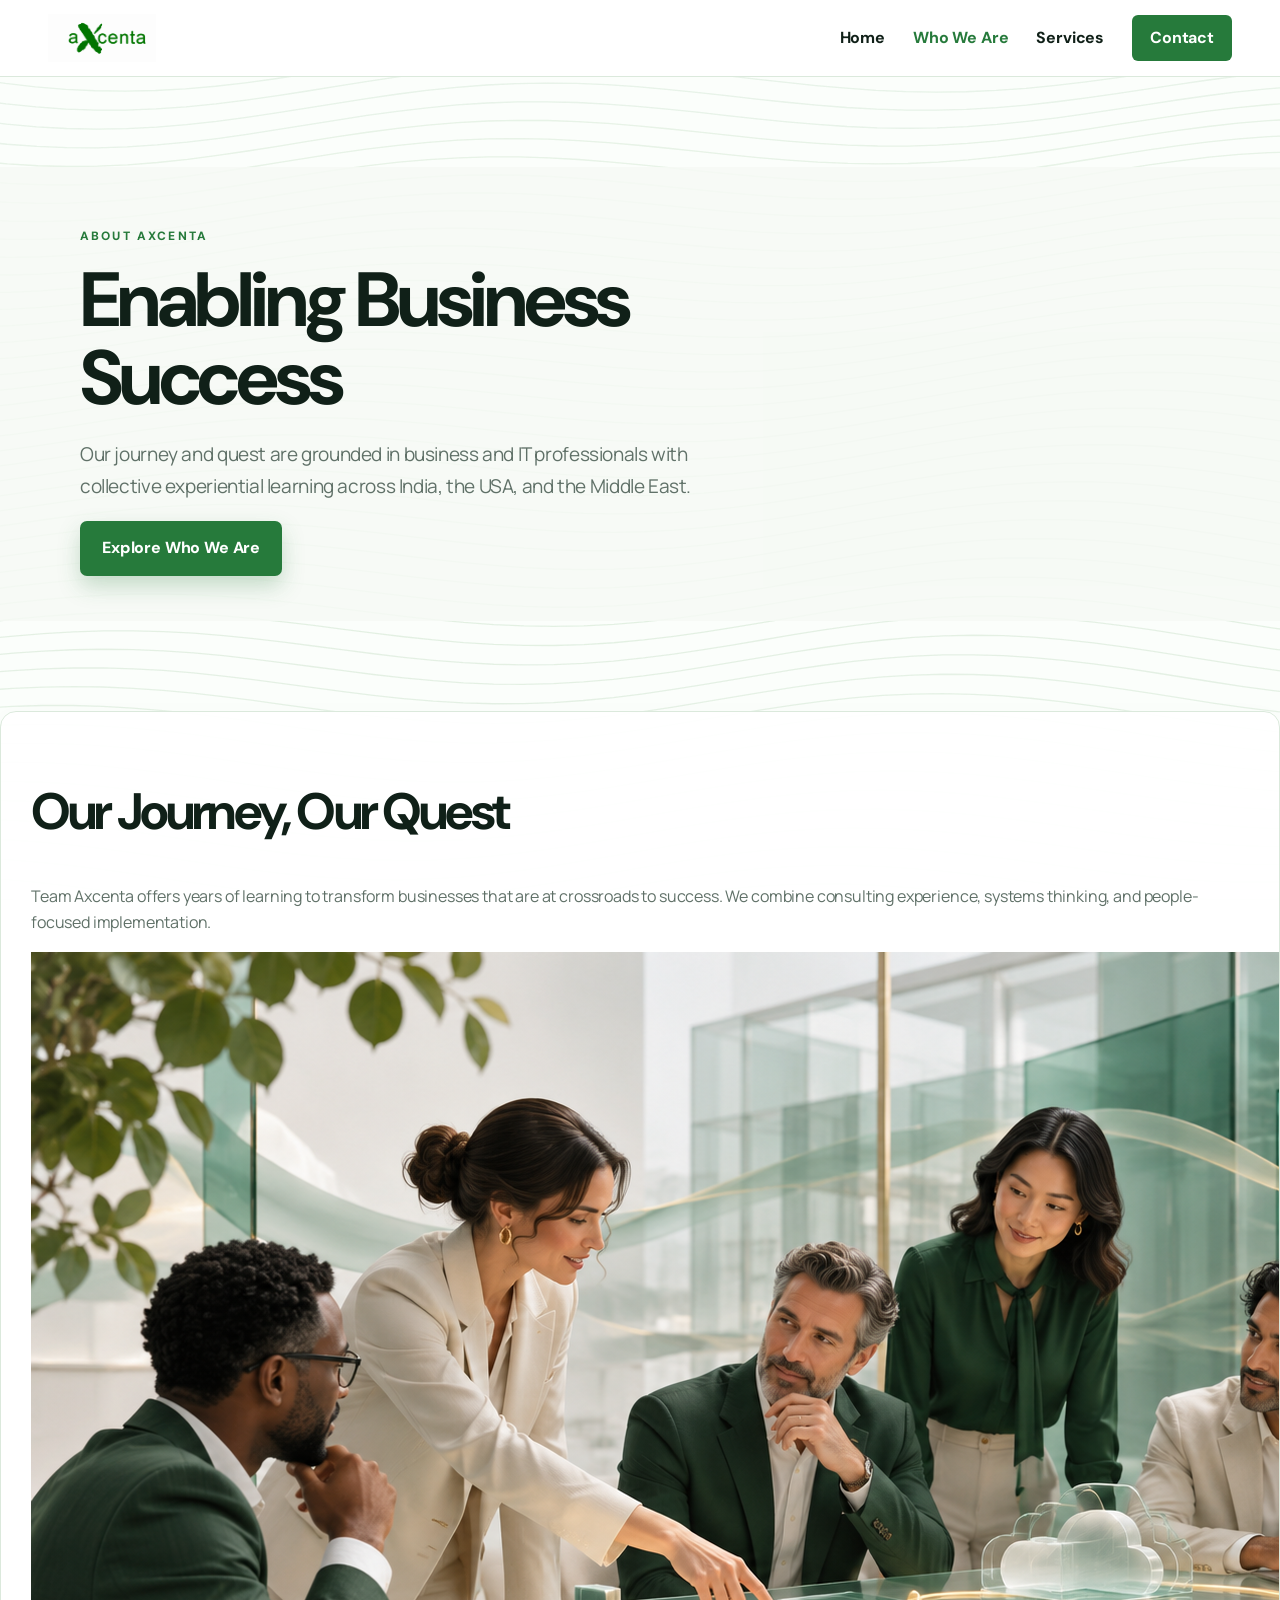
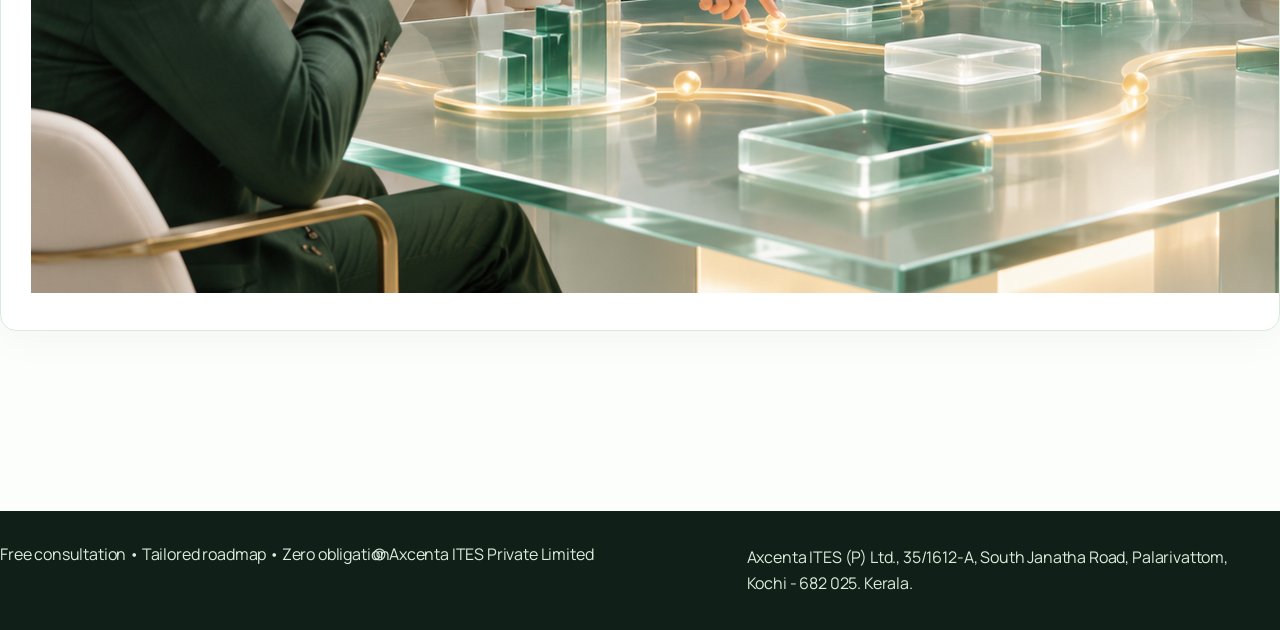
==== commit 56b9cb13: "Refresh page styles after narrow alignment fix" ====
--- a/about.html
+++ b/about.html
@@ -1 +1 @@
-<!doctype html><html lang="en"><head><meta charset="utf-8"><meta name="viewport" content="width=device-width,initial-scale=1"><title>About | Axcenta</title><link rel="stylesheet" href="styles.css?v=align-afaf787"></head><body><header class="site-header"><div class="container nav-wrap"><a class="brand" href="index.html"><span class="brand-mark">X</span>axcenta</a><button class="nav-toggle">☰</button><nav><a href="index.html">Home</a><a class="active" href="wwa.html">Who We Are</a><a href="services.html">Services</a><a class="nav-cta" href="contact.html">Contact</a></nav></div></header><main class="page"><section class="hero compact"><div class="container narrow"><p class="eyebrow">ABOUT AXCENTA</p><h1>Enabling Business Success</h1><p class="lead">Our journey and quest are grounded in business and IT professionals with collective experiential learning across India, the USA, and the Middle East.</p><a class="btn primary" href="wwa.html">Explore Who We Are</a></div></section><section class="section"><div class="container narrow panel"><h2>Our Journey, Our Quest</h2><p>Team Axcenta offers years of learning to transform businesses that are at crossroads to success. We combine consulting experience, systems thinking, and people-focused implementation.</p><img class="wide-image" src="https://www.axcenta.com/files/interconnected.jfif" alt="Axcenta journey illustration"></div></section></main><footer><div class="container footer-grid"><span>Free consultation • Tailored roadmap • Zero obligation</span><span>© Axcenta ITES Private Limited</span></div></footer><script src="script.js"></script></body></html>
+<!doctype html><html lang="en"><head><meta charset="utf-8"><meta name="viewport" content="width=device-width,initial-scale=1"><title>About | Axcenta</title><link rel="stylesheet" href="styles.css?v=narrow-align-fix"></head><body><header class="site-header"><div class="container nav-wrap"><a class="brand" href="index.html"><span class="brand-mark">X</span>axcenta</a><button class="nav-toggle">☰</button><nav><a href="index.html">Home</a><a class="active" href="wwa.html">Who We Are</a><a href="services.html">Services</a><a class="nav-cta" href="contact.html">Contact</a></nav></div></header><main class="page"><section class="hero compact"><div class="container narrow"><p class="eyebrow">ABOUT AXCENTA</p><h1>Enabling Business Success</h1><p class="lead">Our journey and quest are grounded in business and IT professionals with collective experiential learning across India, the USA, and the Middle East.</p><a class="btn primary" href="wwa.html">Explore Who We Are</a></div></section><section class="section"><div class="container narrow panel"><h2>Our Journey, Our Quest</h2><p>Team Axcenta offers years of learning to transform businesses that are at crossroads to success. We combine consulting experience, systems thinking, and people-focused implementation.</p><img class="wide-image" src="https://www.axcenta.com/files/interconnected.jfif" alt="Axcenta journey illustration"></div></section></main><footer><div class="container footer-grid"><span>Free consultation • Tailored roadmap • Zero obligation</span><span>© Axcenta ITES Private Limited</span></div></footer><script src="script.js"></script></body></html>
--- a/styles.css
+++ b/styles.css
@@ -56,7 +56,7 @@
 
 /* site-wide alignment pass: every page uses one editorial grid and shared left edges */
 .container{width:min(1380px,calc(100% - 96px));margin-inline:auto}
-.narrow{width:min(1120px,100%);max-width:none;margin-left:0;margin-right:0}
+.narrow{width:min(1120px,100%);max-width:none;margin-inline:auto}
 .hero-grid,.story-grid{grid-template-columns:minmax(0,1fr) minmax(0,1fr);gap:clamp(48px,6vw,92px);align-items:center}
 .hero-grid>*,.story-grid>*{min-width:0}
 .hero-grid>div:first-child,.story-grid>div:last-child{text-align:left}
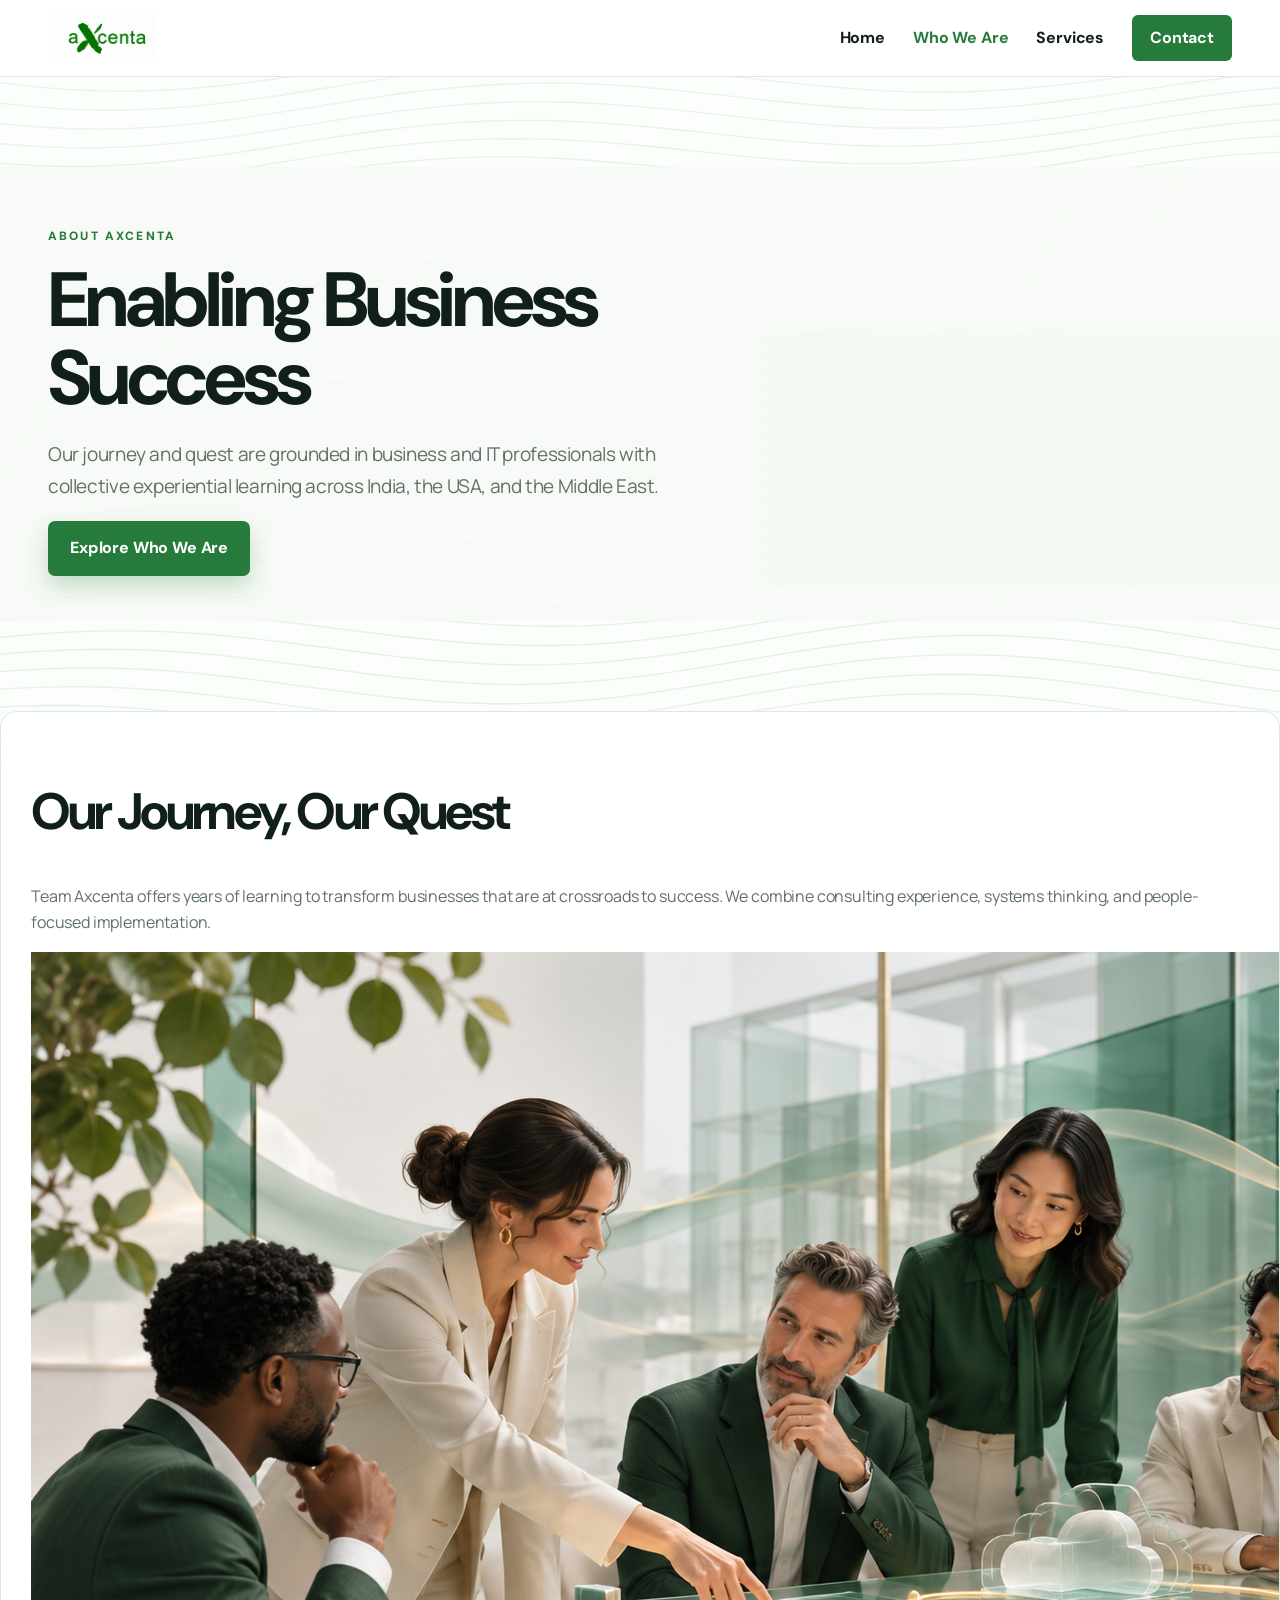
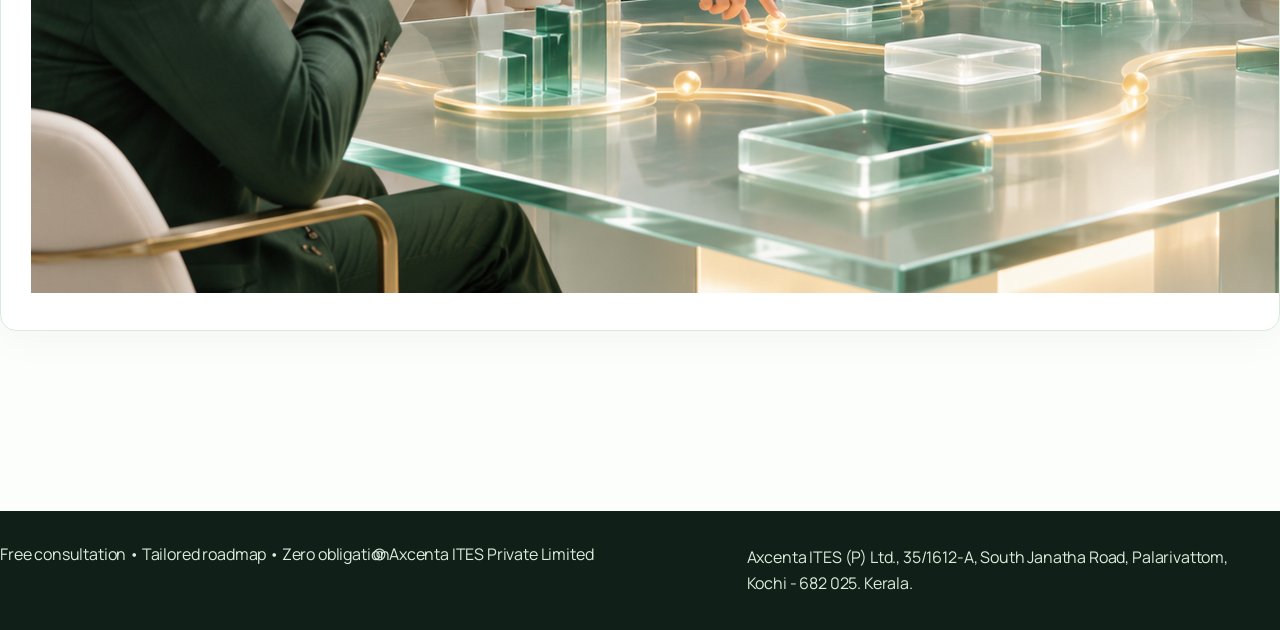
==== commit 08a734df: "Refresh page styles after hero grid fix" ====
--- a/about.html
+++ b/about.html
@@ -1 +1 @@
-<!doctype html><html lang="en"><head><meta charset="utf-8"><meta name="viewport" content="width=device-width,initial-scale=1"><title>About | Axcenta</title><link rel="stylesheet" href="styles.css?v=narrow-align-fix"></head><body><header class="site-header"><div class="container nav-wrap"><a class="brand" href="index.html"><span class="brand-mark">X</span>axcenta</a><button class="nav-toggle">☰</button><nav><a href="index.html">Home</a><a class="active" href="wwa.html">Who We Are</a><a href="services.html">Services</a><a class="nav-cta" href="contact.html">Contact</a></nav></div></header><main class="page"><section class="hero compact"><div class="container narrow"><p class="eyebrow">ABOUT AXCENTA</p><h1>Enabling Business Success</h1><p class="lead">Our journey and quest are grounded in business and IT professionals with collective experiential learning across India, the USA, and the Middle East.</p><a class="btn primary" href="wwa.html">Explore Who We Are</a></div></section><section class="section"><div class="container narrow panel"><h2>Our Journey, Our Quest</h2><p>Team Axcenta offers years of learning to transform businesses that are at crossroads to success. We combine consulting experience, systems thinking, and people-focused implementation.</p><img class="wide-image" src="https://www.axcenta.com/files/interconnected.jfif" alt="Axcenta journey illustration"></div></section></main><footer><div class="container footer-grid"><span>Free consultation • Tailored roadmap • Zero obligation</span><span>© Axcenta ITES Private Limited</span></div></footer><script src="script.js"></script></body></html>
+<!doctype html><html lang="en"><head><meta charset="utf-8"><meta name="viewport" content="width=device-width,initial-scale=1"><title>About | Axcenta</title><link rel="stylesheet" href="styles.css?v=hero-grid-fix"></head><body><header class="site-header"><div class="container nav-wrap"><a class="brand" href="index.html"><span class="brand-mark">X</span>axcenta</a><button class="nav-toggle">☰</button><nav><a href="index.html">Home</a><a class="active" href="wwa.html">Who We Are</a><a href="services.html">Services</a><a class="nav-cta" href="contact.html">Contact</a></nav></div></header><main class="page"><section class="hero compact"><div class="container narrow"><p class="eyebrow">ABOUT AXCENTA</p><h1>Enabling Business Success</h1><p class="lead">Our journey and quest are grounded in business and IT professionals with collective experiential learning across India, the USA, and the Middle East.</p><a class="btn primary" href="wwa.html">Explore Who We Are</a></div></section><section class="section"><div class="container narrow panel"><h2>Our Journey, Our Quest</h2><p>Team Axcenta offers years of learning to transform businesses that are at crossroads to success. We combine consulting experience, systems thinking, and people-focused implementation.</p><img class="wide-image" src="https://www.axcenta.com/files/interconnected.jfif" alt="Axcenta journey illustration"></div></section></main><footer><div class="container footer-grid"><span>Free consultation • Tailored roadmap • Zero obligation</span><span>© Axcenta ITES Private Limited</span></div></footer><script src="script.js"></script></body></html>
--- a/styles.css
+++ b/styles.css
@@ -57,6 +57,7 @@
 /* site-wide alignment pass: every page uses one editorial grid and shared left edges */
 .container{width:min(1380px,calc(100% - 96px));margin-inline:auto}
 .narrow{width:min(1120px,100%);max-width:none;margin-inline:auto}
+.hero.compact .container.narrow{width:min(1380px,calc(100% - 96px));max-width:none;margin-inline:auto}
 .hero-grid,.story-grid{grid-template-columns:minmax(0,1fr) minmax(0,1fr);gap:clamp(48px,6vw,92px);align-items:center}
 .hero-grid>*,.story-grid>*{min-width:0}
 .hero-grid>div:first-child,.story-grid>div:last-child{text-align:left}
@@ -86,4 +87,5 @@
 .footer-grid>span,.footer-grid>div,.footer-grid>p{min-width:0}
 @media(max-width:1100px){.container,.cta .container{width:calc(100% - 64px)}.hero-grid,.story-grid{gap:48px}.team-grid{grid-template-columns:repeat(3,minmax(0,1fr))}}
 @media(max-width:800px){.container,.cta .container{width:calc(100% - 40px)}.narrow{width:100%}.hero-grid,.story-grid{grid-template-columns:1fr;gap:35px}.hero-grid .visual,.story-grid .visual{width:100%;max-width:none}.cards{grid-template-columns:1fr}.team-grid{grid-template-columns:repeat(2,minmax(0,1fr))}.footer-grid{display:block}.footer-grid>*+*{margin-top:14px}}
+@media(max-width:800px){.hero.compact .container.narrow{width:calc(100% - 40px)}}
 
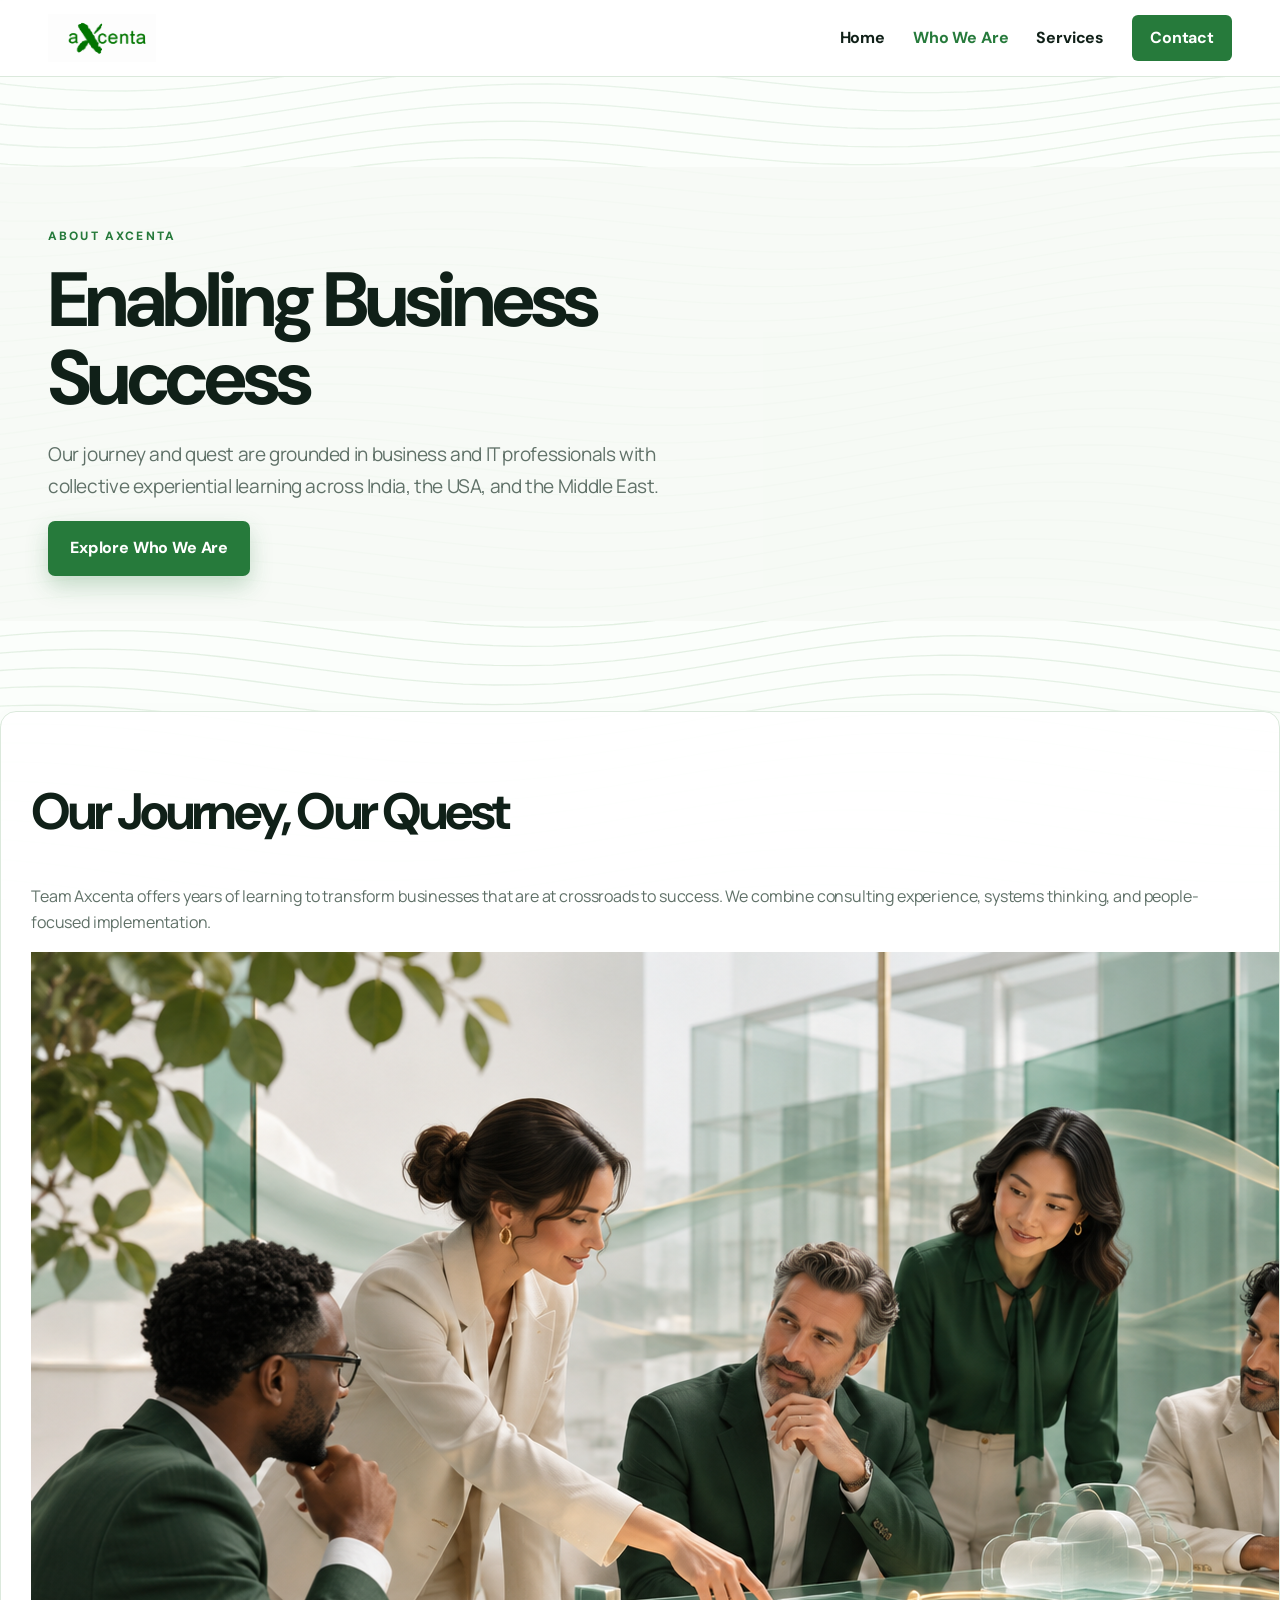
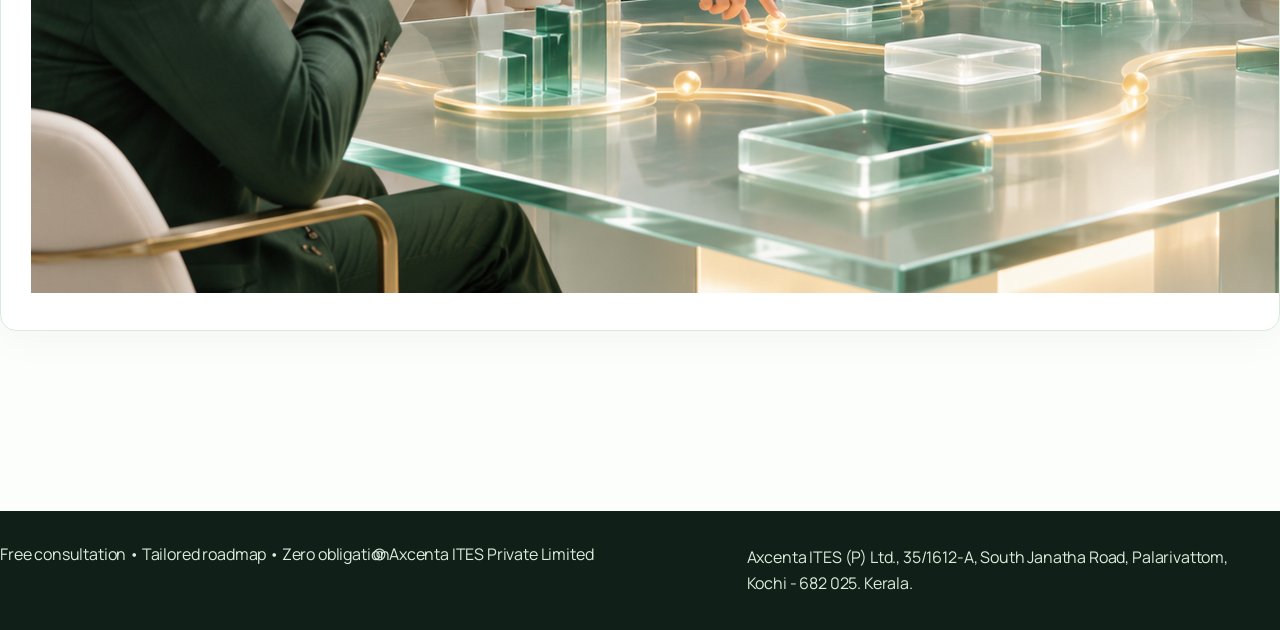
==== commit 8949fccf: "Refresh pages after unified grid alignment" ====
--- a/about.html
+++ b/about.html
@@ -1 +1 @@
-<!doctype html><html lang="en"><head><meta charset="utf-8"><meta name="viewport" content="width=device-width,initial-scale=1"><title>About | Axcenta</title><link rel="stylesheet" href="styles.css?v=hero-grid-fix"></head><body><header class="site-header"><div class="container nav-wrap"><a class="brand" href="index.html"><span class="brand-mark">X</span>axcenta</a><button class="nav-toggle">☰</button><nav><a href="index.html">Home</a><a class="active" href="wwa.html">Who We Are</a><a href="services.html">Services</a><a class="nav-cta" href="contact.html">Contact</a></nav></div></header><main class="page"><section class="hero compact"><div class="container narrow"><p class="eyebrow">ABOUT AXCENTA</p><h1>Enabling Business Success</h1><p class="lead">Our journey and quest are grounded in business and IT professionals with collective experiential learning across India, the USA, and the Middle East.</p><a class="btn primary" href="wwa.html">Explore Who We Are</a></div></section><section class="section"><div class="container narrow panel"><h2>Our Journey, Our Quest</h2><p>Team Axcenta offers years of learning to transform businesses that are at crossroads to success. We combine consulting experience, systems thinking, and people-focused implementation.</p><img class="wide-image" src="https://www.axcenta.com/files/interconnected.jfif" alt="Axcenta journey illustration"></div></section></main><footer><div class="container footer-grid"><span>Free consultation • Tailored roadmap • Zero obligation</span><span>© Axcenta ITES Private Limited</span></div></footer><script src="script.js"></script></body></html>
+<!doctype html><html lang="en"><head><meta charset="utf-8"><meta name="viewport" content="width=device-width,initial-scale=1"><title>About | Axcenta</title><link rel="stylesheet" href="styles.css?v=unified-grid"></head><body><header class="site-header"><div class="container nav-wrap"><a class="brand" href="index.html"><span class="brand-mark">X</span>axcenta</a><button class="nav-toggle">☰</button><nav><a href="index.html">Home</a><a class="active" href="wwa.html">Who We Are</a><a href="services.html">Services</a><a class="nav-cta" href="contact.html">Contact</a></nav></div></header><main class="page"><section class="hero compact"><div class="container narrow"><p class="eyebrow">ABOUT AXCENTA</p><h1>Enabling Business Success</h1><p class="lead">Our journey and quest are grounded in business and IT professionals with collective experiential learning across India, the USA, and the Middle East.</p><a class="btn primary" href="wwa.html">Explore Who We Are</a></div></section><section class="section"><div class="container narrow panel"><h2>Our Journey, Our Quest</h2><p>Team Axcenta offers years of learning to transform businesses that are at crossroads to success. We combine consulting experience, systems thinking, and people-focused implementation.</p><img class="wide-image" src="https://www.axcenta.com/files/interconnected.jfif" alt="Axcenta journey illustration"></div></section></main><footer><div class="container footer-grid"><span>Free consultation • Tailored roadmap • Zero obligation</span><span>© Axcenta ITES Private Limited</span></div></footer><script src="script.js"></script></body></html>
--- a/styles.css
+++ b/styles.css
@@ -56,7 +56,7 @@
 
 /* site-wide alignment pass: every page uses one editorial grid and shared left edges */
 .container{width:min(1380px,calc(100% - 96px));margin-inline:auto}
-.narrow{width:min(1120px,100%);max-width:none;margin-inline:auto}
+.narrow{width:min(1380px,calc(100% - 96px));max-width:none;margin-inline:auto}
 .hero.compact .container.narrow{width:min(1380px,calc(100% - 96px));max-width:none;margin-inline:auto}
 .hero-grid,.story-grid{grid-template-columns:minmax(0,1fr) minmax(0,1fr);gap:clamp(48px,6vw,92px);align-items:center}
 .hero-grid>*,.story-grid>*{min-width:0}
@@ -86,6 +86,6 @@
 .footer-grid{width:100%;display:grid;grid-template-columns:minmax(0,1fr) minmax(0,1fr) minmax(0,1.6fr);align-items:start;gap:40px}
 .footer-grid>span,.footer-grid>div,.footer-grid>p{min-width:0}
 @media(max-width:1100px){.container,.cta .container{width:calc(100% - 64px)}.hero-grid,.story-grid{gap:48px}.team-grid{grid-template-columns:repeat(3,minmax(0,1fr))}}
-@media(max-width:800px){.container,.cta .container{width:calc(100% - 40px)}.narrow{width:100%}.hero-grid,.story-grid{grid-template-columns:1fr;gap:35px}.hero-grid .visual,.story-grid .visual{width:100%;max-width:none}.cards{grid-template-columns:1fr}.team-grid{grid-template-columns:repeat(2,minmax(0,1fr))}.footer-grid{display:block}.footer-grid>*+*{margin-top:14px}}
+@media(max-width:800px){.container,.cta .container{width:calc(100% - 40px)}.narrow{width:calc(100% - 40px)}.hero-grid,.story-grid{grid-template-columns:1fr;gap:35px}.hero-grid .visual,.story-grid .visual{width:100%;max-width:none}.cards{grid-template-columns:1fr}.team-grid{grid-template-columns:repeat(2,minmax(0,1fr))}.footer-grid{display:block}.footer-grid>*+*{margin-top:14px}}
 @media(max-width:800px){.hero.compact .container.narrow{width:calc(100% - 40px)}}
 
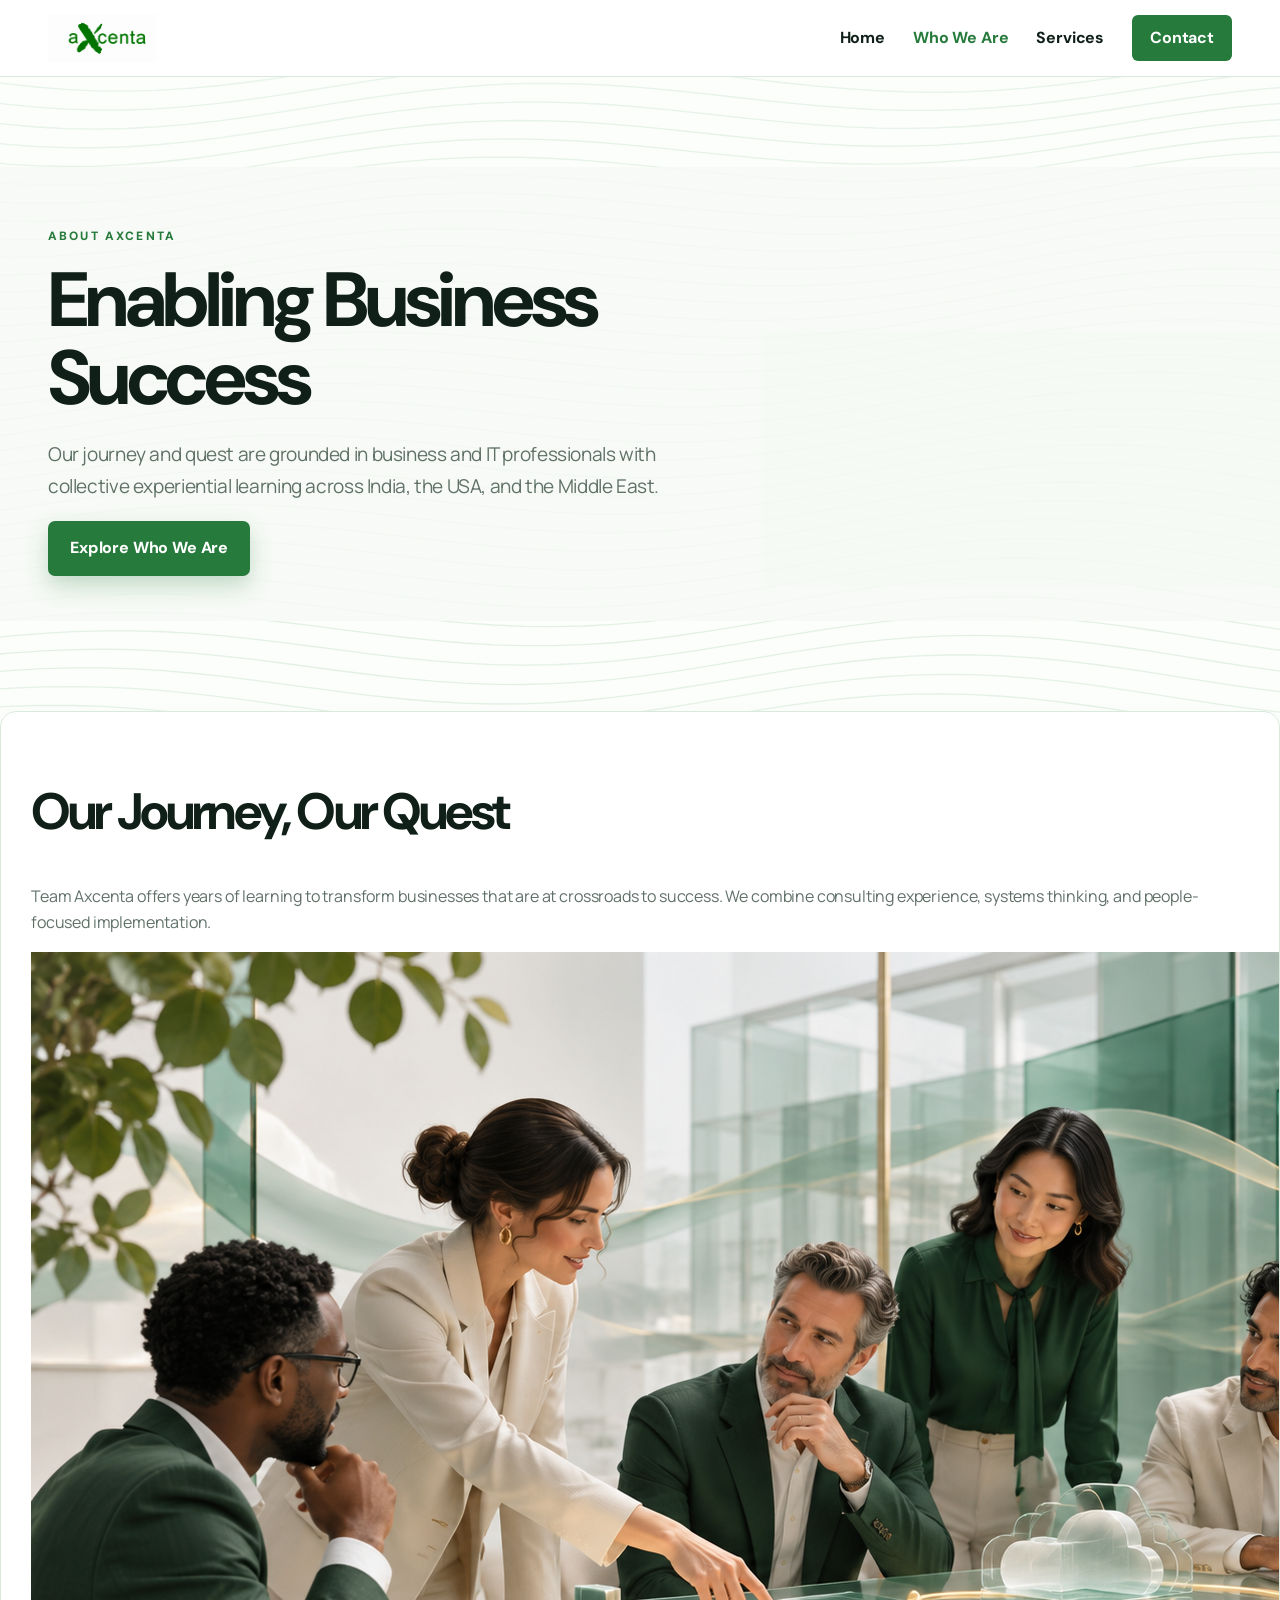
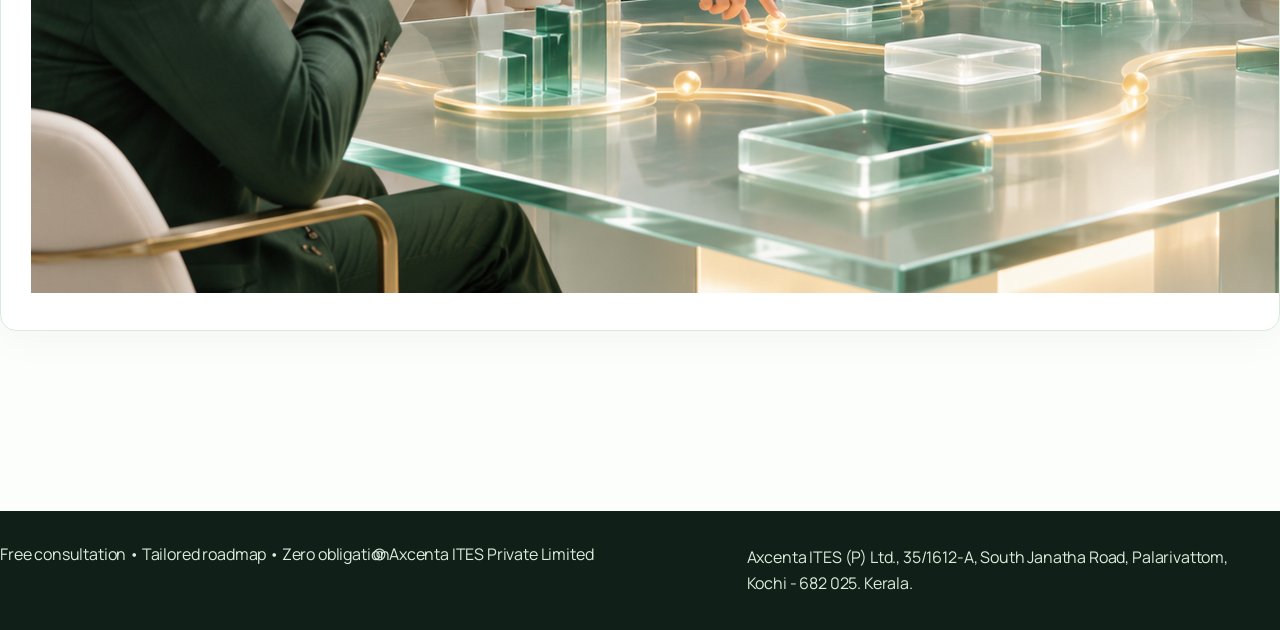
==== commit 62e5587b: "Refresh pages for mobile stylesheet" ====
--- a/about.html
+++ b/about.html
@@ -1 +1 @@
-<!doctype html><html lang="en"><head><meta charset="utf-8"><meta name="viewport" content="width=device-width,initial-scale=1"><title>About | Axcenta</title><link rel="stylesheet" href="styles.css?v=unified-grid"></head><body><header class="site-header"><div class="container nav-wrap"><a class="brand" href="index.html"><span class="brand-mark">X</span>axcenta</a><button class="nav-toggle">☰</button><nav><a href="index.html">Home</a><a class="active" href="wwa.html">Who We Are</a><a href="services.html">Services</a><a class="nav-cta" href="contact.html">Contact</a></nav></div></header><main class="page"><section class="hero compact"><div class="container narrow"><p class="eyebrow">ABOUT AXCENTA</p><h1>Enabling Business Success</h1><p class="lead">Our journey and quest are grounded in business and IT professionals with collective experiential learning across India, the USA, and the Middle East.</p><a class="btn primary" href="wwa.html">Explore Who We Are</a></div></section><section class="section"><div class="container narrow panel"><h2>Our Journey, Our Quest</h2><p>Team Axcenta offers years of learning to transform businesses that are at crossroads to success. We combine consulting experience, systems thinking, and people-focused implementation.</p><img class="wide-image" src="https://www.axcenta.com/files/interconnected.jfif" alt="Axcenta journey illustration"></div></section></main><footer><div class="container footer-grid"><span>Free consultation • Tailored roadmap • Zero obligation</span><span>© Axcenta ITES Private Limited</span></div></footer><script src="script.js"></script></body></html>
+<!doctype html><html lang="en"><head><meta charset="utf-8"><meta name="viewport" content="width=device-width,initial-scale=1"><title>About | Axcenta</title><link rel="stylesheet" href="styles.css?v=mobile-refinement-24055"></head><body><header class="site-header"><div class="container nav-wrap"><a class="brand" href="index.html"><span class="brand-mark">X</span>axcenta</a><button class="nav-toggle">☰</button><nav><a href="index.html">Home</a><a class="active" href="wwa.html">Who We Are</a><a href="services.html">Services</a><a class="nav-cta" href="contact.html">Contact</a></nav></div></header><main class="page"><section class="hero compact"><div class="container narrow"><p class="eyebrow">ABOUT AXCENTA</p><h1>Enabling Business Success</h1><p class="lead">Our journey and quest are grounded in business and IT professionals with collective experiential learning across India, the USA, and the Middle East.</p><a class="btn primary" href="wwa.html">Explore Who We Are</a></div></section><section class="section"><div class="container narrow panel"><h2>Our Journey, Our Quest</h2><p>Team Axcenta offers years of learning to transform businesses that are at crossroads to success. We combine consulting experience, systems thinking, and people-focused implementation.</p><img class="wide-image" src="https://www.axcenta.com/files/interconnected.jfif" alt="Axcenta journey illustration"></div></section></main><footer><div class="container footer-grid"><span>Free consultation • Tailored roadmap • Zero obligation</span><span>© Axcenta ITES Private Limited</span></div></footer><script src="script.js"></script></body></html>
--- a/styles.css
+++ b/styles.css
@@ -88,4 +88,39 @@
 @media(max-width:1100px){.container,.cta .container{width:calc(100% - 64px)}.hero-grid,.story-grid{gap:48px}.team-grid{grid-template-columns:repeat(3,minmax(0,1fr))}}
 @media(max-width:800px){.container,.cta .container{width:calc(100% - 40px)}.narrow{width:calc(100% - 40px)}.hero-grid,.story-grid{grid-template-columns:1fr;gap:35px}.hero-grid .visual,.story-grid .visual{width:100%;max-width:none}.cards{grid-template-columns:1fr}.team-grid{grid-template-columns:repeat(2,minmax(0,1fr))}.footer-grid{display:block}.footer-grid>*+*{margin-top:14px}}
 @media(max-width:800px){.hero.compact .container.narrow{width:calc(100% - 40px)}}
+
+/* mobile refinement: preserve the grid while tightening type, rhythm, and touch targets */
+@media(max-width:600px){
+  html,body{overflow-x:hidden}
+  .container,.cta .container,.narrow,.hero.compact .container.narrow{width:calc(100% - 32px)}
+  .site-header{position:sticky}
+  .nav-wrap{min-height:68px}
+  .brand{min-width:0;width:auto}
+  .official-logo{width:132px;max-height:42px}
+  .site-header nav{top:68px;padding:14px 16px}
+  .hero,.hero.compact{padding:48px 0 34px}
+  .hero h1,.page h1{max-width:100%;font-size:clamp(42px,12vw,58px);line-height:.98;letter-spacing:-.06em;margin-bottom:18px}
+  .eyebrow{font-size:11px;letter-spacing:.16em;margin-bottom:12px}
+  .lead{max-width:100%;font-size:18px;line-height:1.5}
+  .actions{gap:10px;margin-top:22px}
+  .btn{min-height:50px;padding:13px 18px;display:inline-flex;align-items:center;justify-content:center}
+  .section,.story,.page{padding:54px 0}
+  .page .hero.compact + .section{padding-top:42px}
+  .section h2,.story h2,.cta h2{font-size:clamp(30px,9vw,42px);line-height:1.06}
+  .cards{gap:14px}
+  .cards article{padding:22px}
+  .cards h3{font-size:19px}
+  .cards p,.panel p,.team-grid p{font-size:16px;line-height:1.55}
+  .story-grid{gap:28px}
+  .visual{padding:18px;border-radius:18px}
+  .form-wrap{width:100%}
+  .form-grid{gap:16px}
+  .form-grid label,form>label{gap:6px;margin-bottom:16px;font-size:16px}
+  .form-grid input,.form-grid select,.form-grid textarea,form>label select,form>label textarea{min-height:52px;padding:13px 14px;font-size:16px}
+  .form-grid textarea,form>label textarea{min-height:130px}
+  form>.btn{width:100%;margin-top:4px}
+  .page:after,.hero:after{opacity:.08}
+  .footer-grid{gap:18px}
+  footer{padding:24px 0}
+}
 
